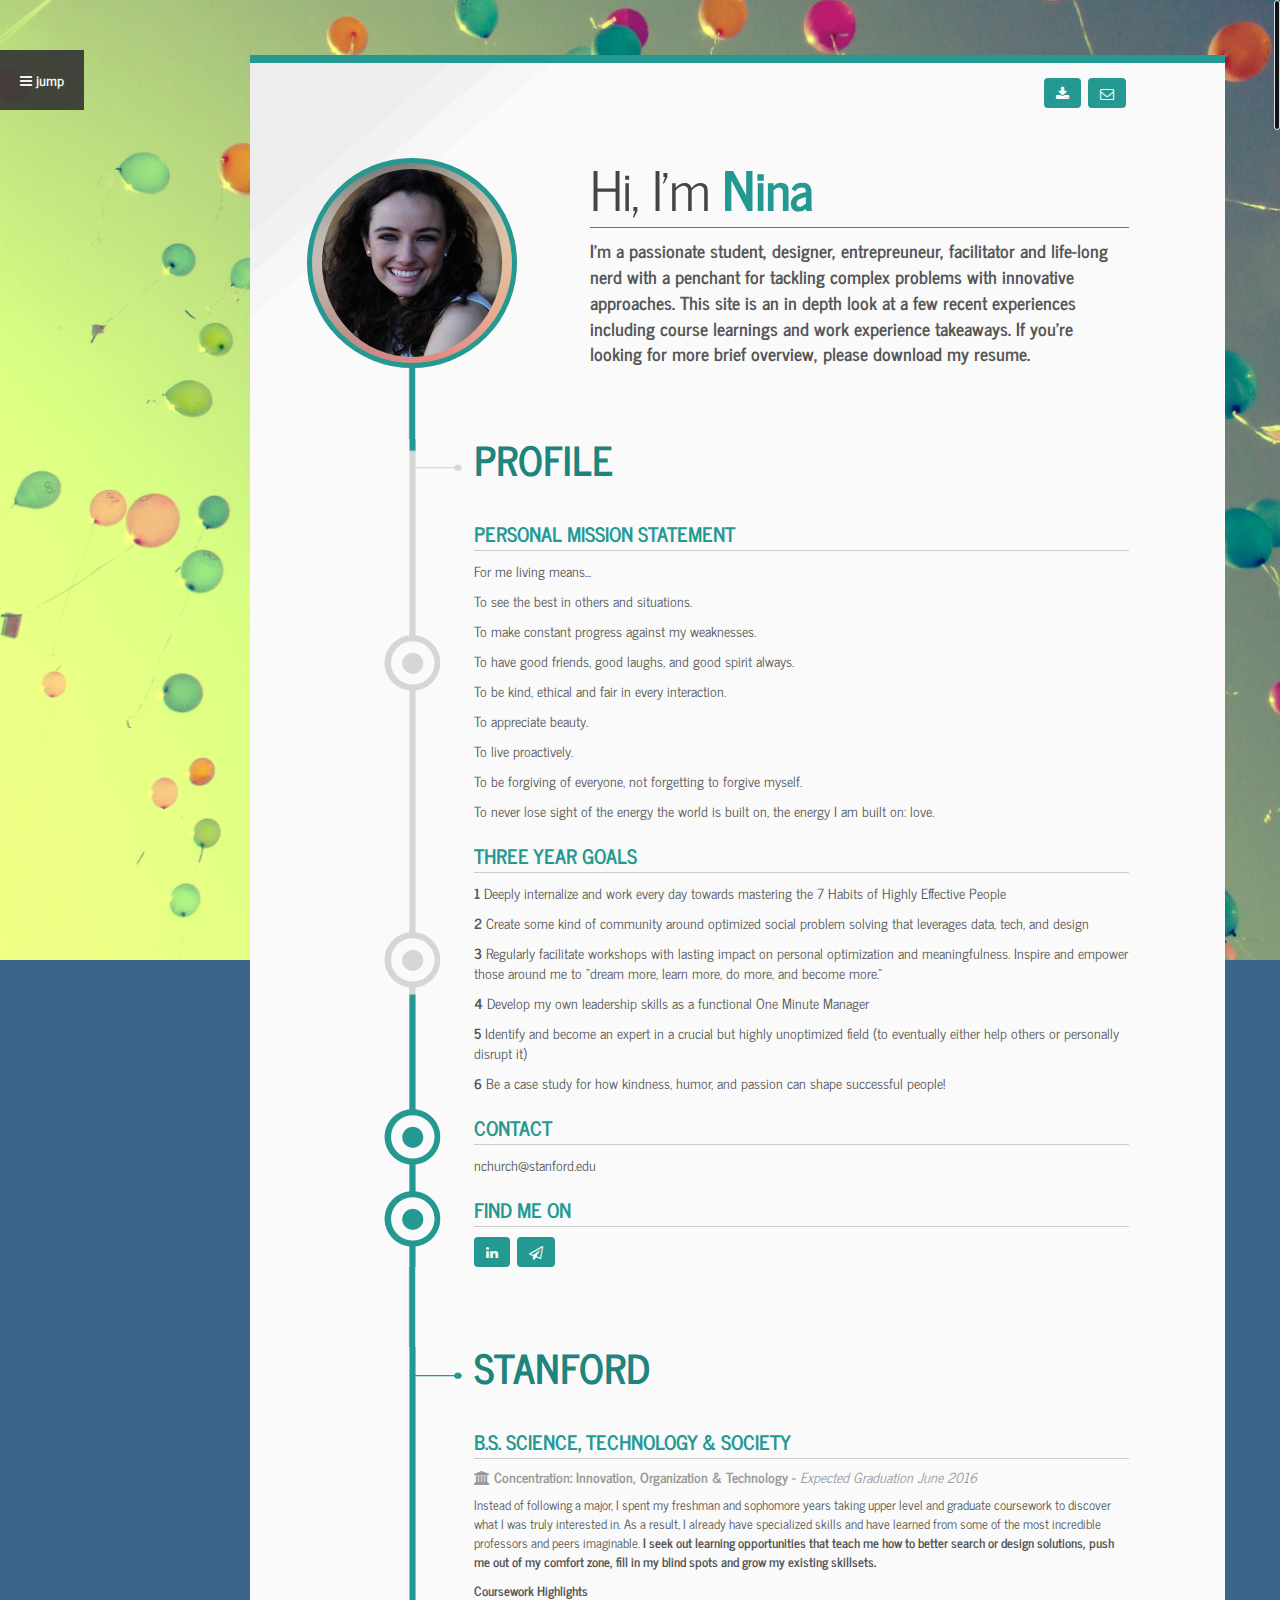
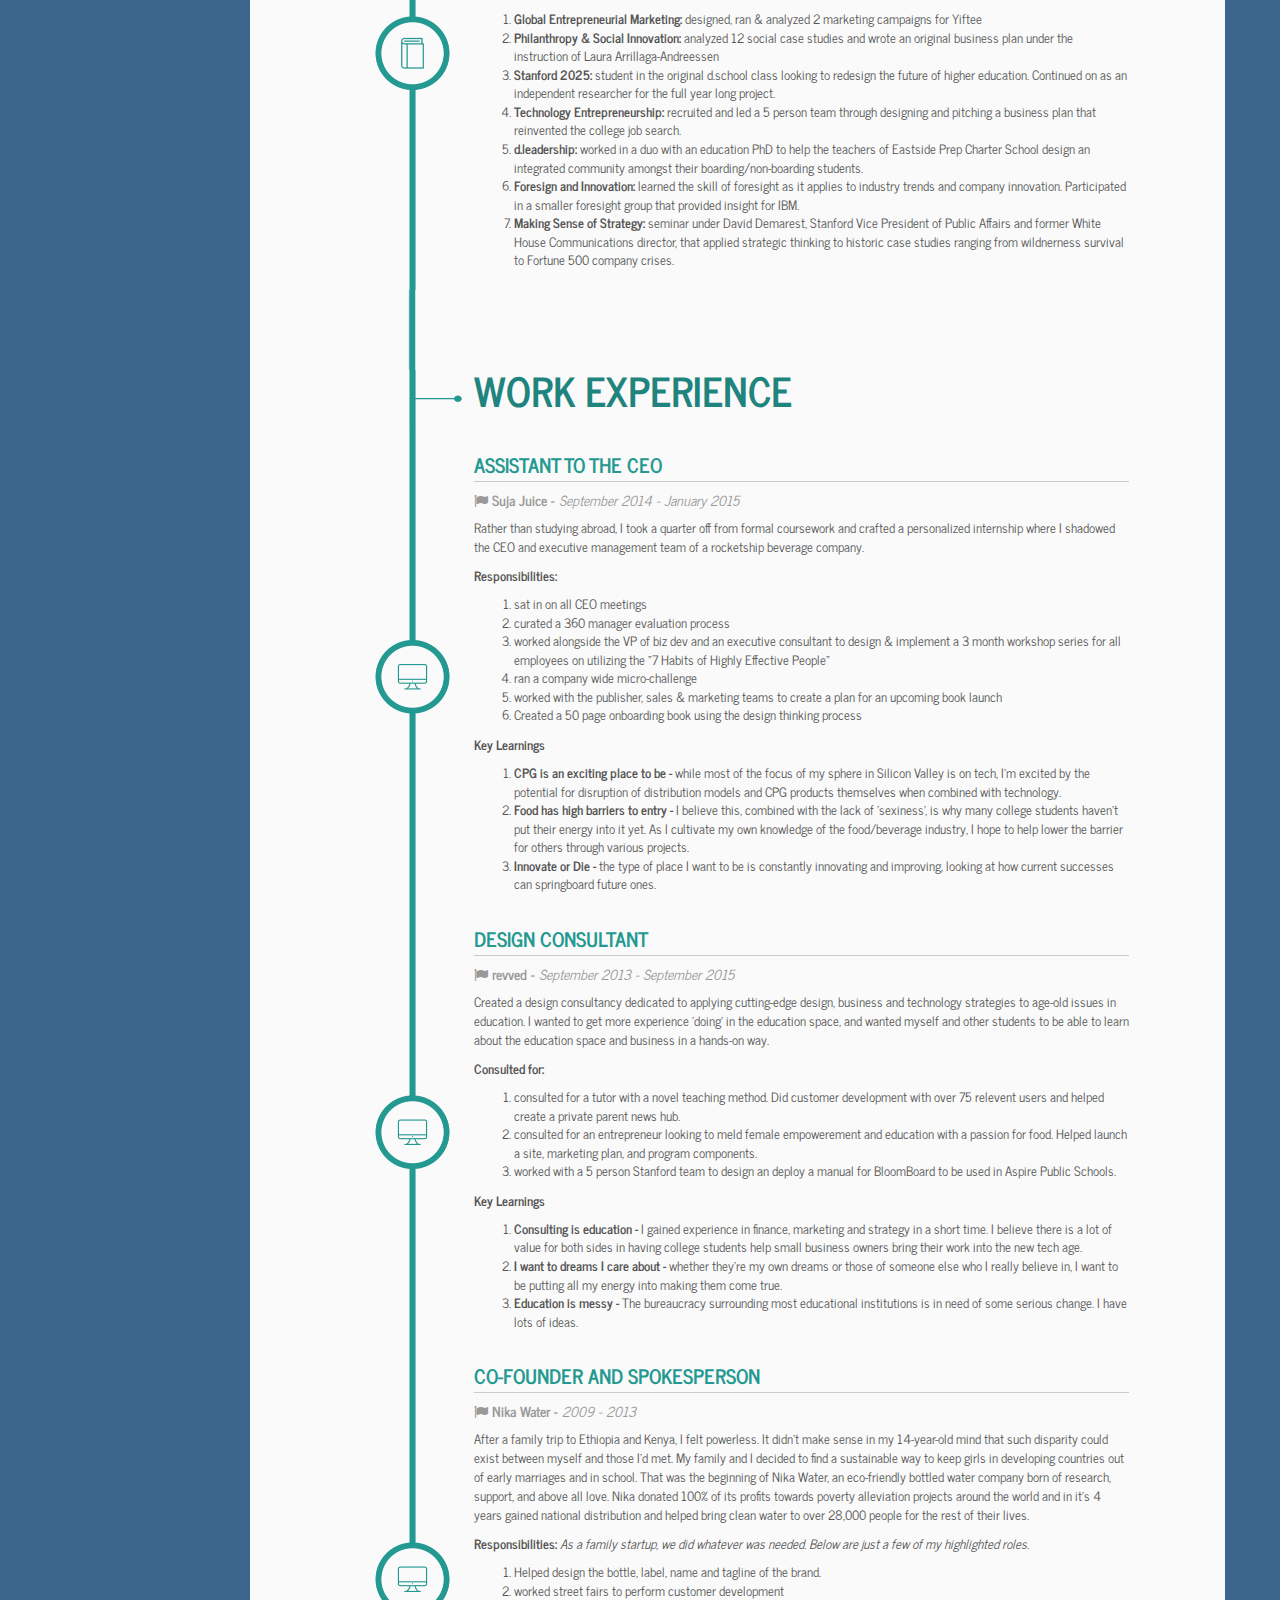
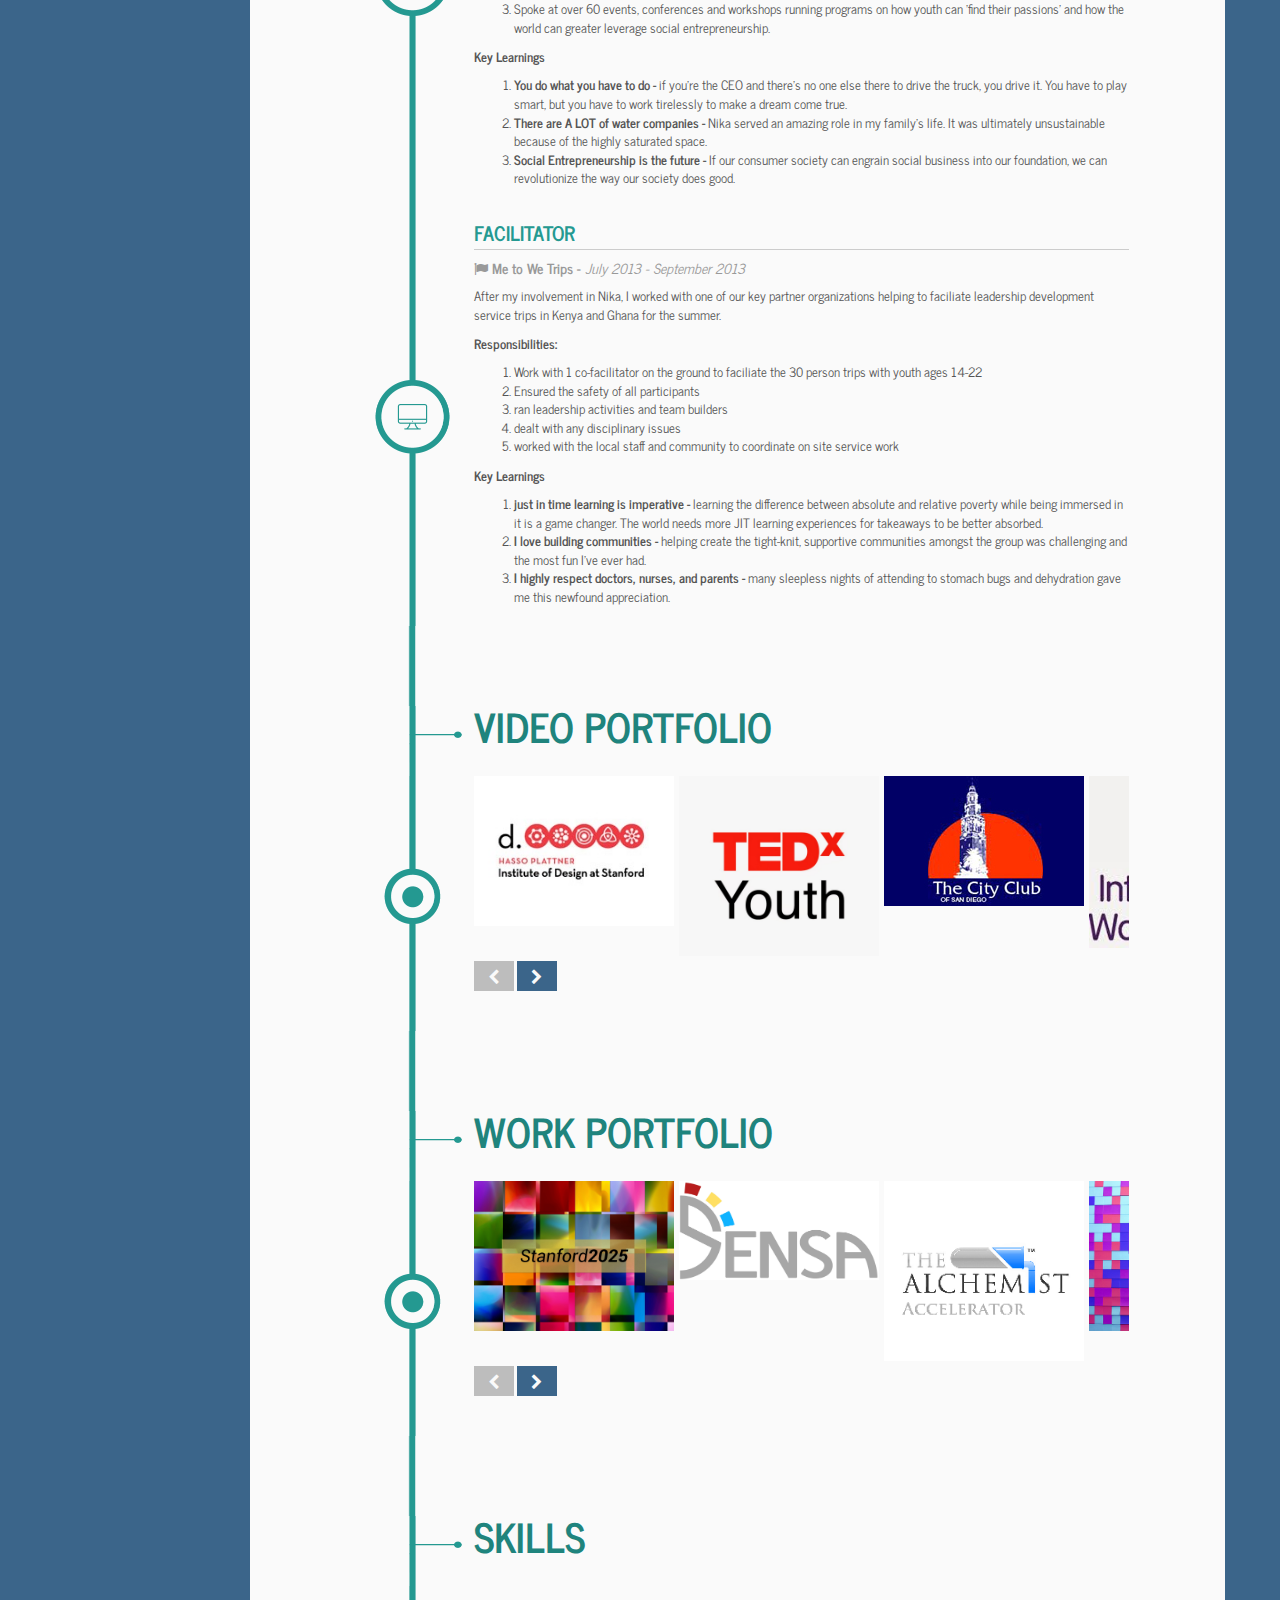
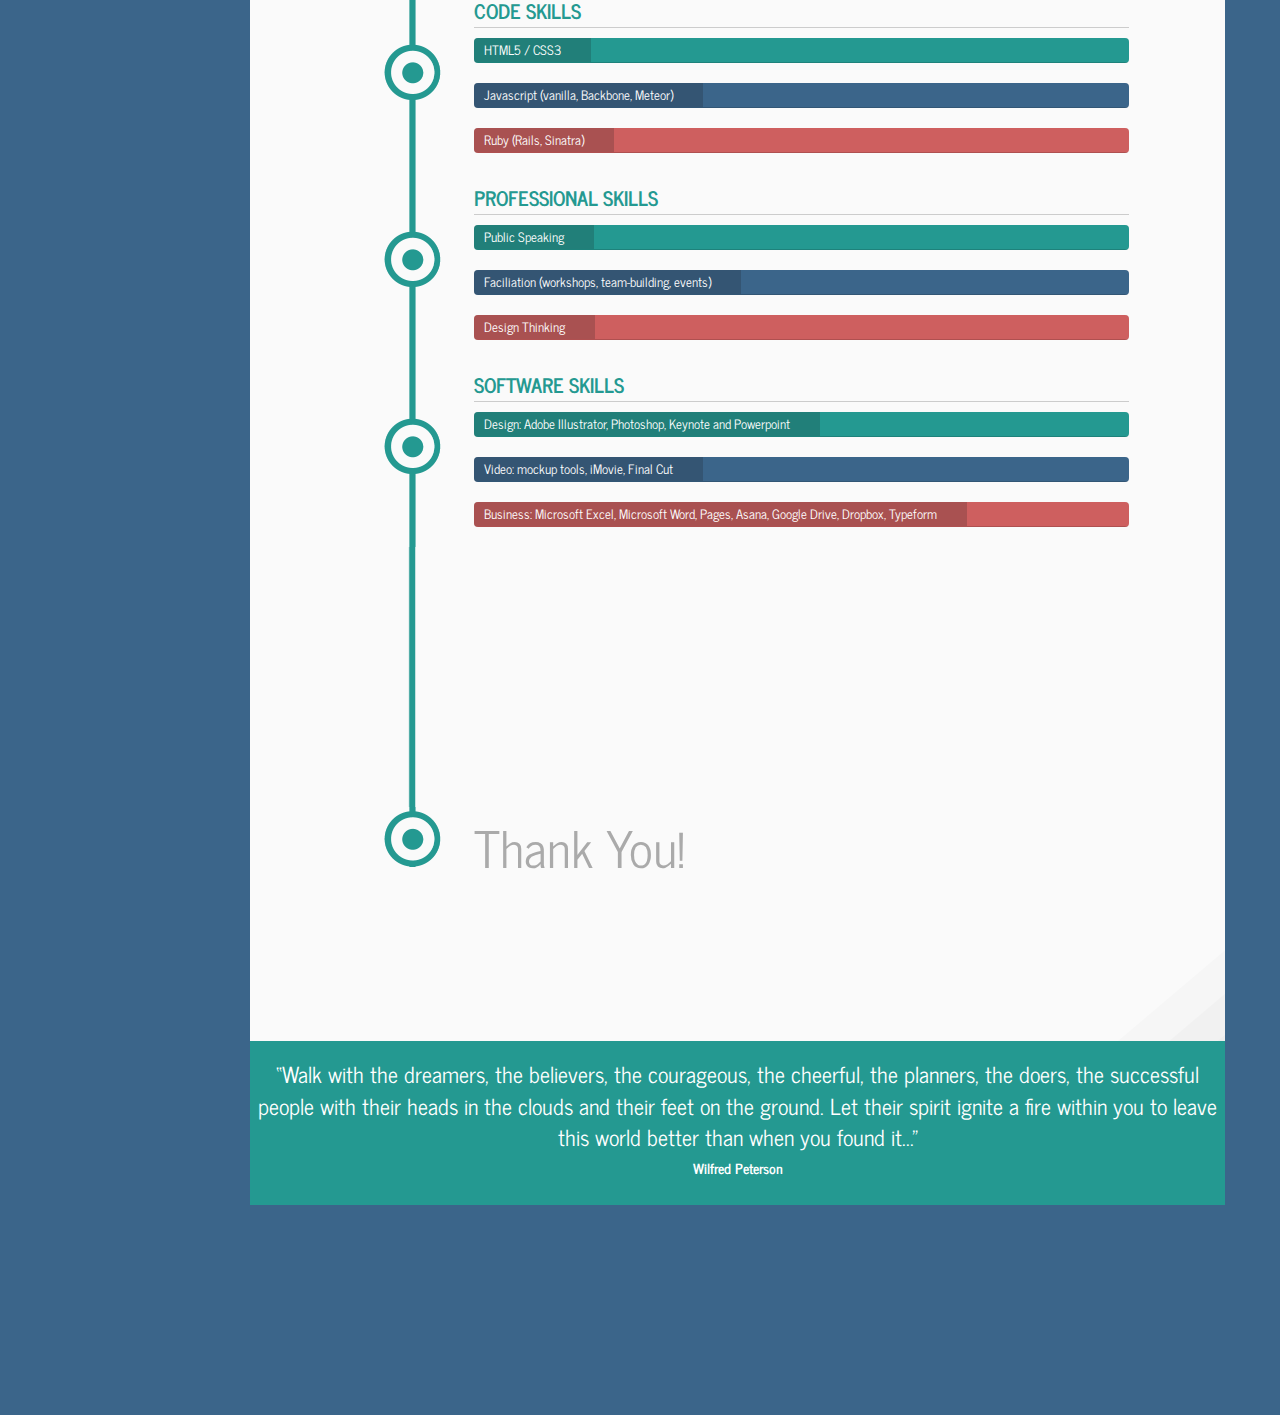
==== index.html @ 4cec52fa "updated branch structure" ====
<!DOCTYPE html>
<html lang="en">
<head>
  <meta charset="utf-8">
  <!--[if IE]><meta http-equiv="X-UA-Compatible" content="IE=edge"><![endif]-->
  <meta name="viewport" content="width=device-width, initial-scale=1">

  <!-- Page title -->
  <title>Nina Church Portfolio</title>
  <!-- /Page title -->

  <!-- CSS Files
  ========================================================= -->
  <!-- Google web fonts - Open Sans -->
<!--   <link href='http://fonts.googleapis.com/css?family=Open+Sans:400,300,700' rel='stylesheet' type='text/css'> -->
  <!-- /Google web fonts -->
<link href='http://fonts.googleapis.com/css?family=News+Cycle:400,700' rel='stylesheet' type='text/css'>
  <!-- Bootstrap CSS -->
  <link href="vendor/bootstrap/css/bootstrap.min.css" rel="stylesheet">
  <!-- /Bootstrap CSS -->
  <!-- Font Awesome -->
  <link rel="stylesheet" href="vendor/font-awesome/css/font-awesome.min.css">
  <!-- /Font Awesome -->
  <!-- Nivo Lightbox -->
  <link href="vendor/nivo-lightbox/nivo-lightbox.css" rel="stylesheet">
  <link rel="stylesheet" href="vendor/nivo-lightbox/themes/default/default.css" type="text/css" />
  <!-- /Nivo Lightbox -->
  <!-- Animate CSS -->
  <link href="vendor/animate.css" rel="stylesheet">
  <!-- /Animate CSS -->
  <!-- Theme Styles -->
  <link href="css/styles.css" rel="stylesheet">
  <!-- Theme Styles -->
  <!-- / CSS Files
  ========================================================= -->


  <!-- HTML5 Shim and Respond.js IE8 support of HTML5 elements and media queries -->
  <!--[if lt IE 9]>

    <script src="vendor/html5shiv.js"></script>
    <script src="vendor/respond.min.js"></script>
  <![endif]-->

  <!-- Favicon and Touch Icons
  ========================================================= -->
  <link rel="shortcut icon" href="favicon-vertica.ico" type="image/x-icon">
  <link rel="icon" href="favicon-vertica.ico" type="image/x-icon">
  <link href="apple-touch-icon-144.png" rel="apple-touch-icon-precomposed" sizes="144x144">
  <link href="apple-touch-icon-114-precomposed.png" rel="apple-touch-icon-precomposed" sizes="114x114">
  <link href="apple-touch-icon-72-precomposed.png" rel="apple-touch-icon-precomposed" sizes="72x72">
  <link href="apple-touch-icon-57.png" rel="apple-touch-icon-precomposed">
  <!-- /Favicon
  ========================================================= -->
</head>

<body data-spy="scroll" data-target="#side-menu">

<!-- Page Loader
========================================================= -->
<div class="loader" id="page-loader">
  <div class="loading-wrapper">
    <div class="tp-loader spinner"></div>
    <!-- Edit With Your Name -->
    <div class="side-menu-name">
      Nina <strong>Church</strong>
    </div>
    <!-- /Edit With Your Name -->
    <!-- Edit With Your Job -->
    <p class="side-menu-job">world-bettering-nerd-at-large</p>
    <!-- /Edit With Your Job -->
  </div>
</div>
<!-- /End of Page loader
========================================================= -->

<!-- SIDE MENU
========================================================= -->
<div class="side-menu-open hidden-sm hidden-xs">
  <!-- Menu-button -->
    <a href="#" class="btn btn-default side-menu-button"><i class="fa fa-bars"></i> jump</a>
  <!-- /menu-button -->
</div>
<!-- Side Menu container -->
<div class="side-menu">
  <!-- close button -->
  <span id="side-menu-close"><i class="fa fa-times"></i></span>
  <!-- /close button -->

  <!-- Menu header -->
  <div class="side-menu-name">
    <!-- edit with your name -->
    Nina <strong>Church</strong>
    <!-- /edit with your name -->
  </div>
  <!-- edit with your Job -->
  <p class="side-menu-job">world-bettering-nerd-at-large</p>
  <!-- /edit with your job -->
  <!-- /Menu Header -->

  <!-- Main Navigation -->
  <nav id="side-menu" class="side-menu-este">
    <ul class="nav side-menu-nav">
      <li><a href="#intro"><i class="fa fa-angle-right"></i> Intro</a></li>
      <li><a href="#education"><i class="fa fa-angle-right"></i> Education</a></li>
      <li><a href="#works"><i class="fa fa-angle-right"></i> Work Experience</a></li>
      <li><a href="#portfolio"><i class="fa fa-angle-right"></i> Portfolio</a></li>
      <li><a href="#skills"><i class="fa fa-angle-right"></i> Skills</a></li>
    </ul>
  </nav>
  <!-- /Main Navigation-->

  <!-- Other Buttons -->
  <div class="side-menu-buttons">
    <a href="files/onepagersmall.pdf" target="_blank" class="btn btn-side-menu"><i class="fa fa-download"></i> Download my resume</a>
    <a href="mailto:nchurch@stanford.edu" class="btn btn-side-menu"><i class="fa fa-envelope-o"></i> Send me a message</a>
  </div>
  <!-- /Other Buttons-->
</div>
<!-- /side menu container -->

<!-- /SIDE MENU
========================================================= -->

<!-- CONTENT
========================================================= -->
<section id="content-body" class="container animated">
  <div class="row" id="intro">

    <!-- Header Colors -->
    <div class="col-md-10 col-sm-10  col-md-offset-2 col-sm-offset-1 clearfix top-colors">
      <div class="top-color top-color1"></div>
      <div class="top-color top-color2"></div>
      <div class="top-color top-color3"></div>
      <div class="top-color top-color1"></div>
      <div class="top-color top-color2"></div>
    </div>
    <!-- /Header Colors -->

    <!-- Beginning of Content -->
    <div class="col-md-10 col-sm-10 col-md-offset-2 col-sm-offset-1 resume-container">

      <!-- Header Buttons -->
      <div class="row">
        <div class="header-buttons col-md-10 col-md-offset-1">
          <!-- Download Resume Button -->
          <a href="files/onepagersmall.pdf" target="_blank" class="btn btn-default btn-top-resume"><i class="fa fa-download"></i><span class="btn-hide-text">Download my resume</span></a>
          <!-- /Download Resume Button -->
          <!-- Mail Button -->
          <a href="mailto:nchurch@stanford.edu" class="btn btn-default btn-top-message"><i class="fa fa-envelope-o"></i><span class="btn-hide-text">Send me a message</span></a>
          <!-- /Mail Button -->
        </div>
      </div>
      <!-- /Header Buttons -->

      <!-- =============== PROFILE INTRO ====================-->
      <div class="profile-intro row">
        <!-- Left Collum with Avatar pic -->
        <div class="col-md-4 profile-col">
          <!-- Avatar pic -->
          <div class="profile-pic">
            <div class="profile-border">
              <!-- Put your picture here ( 308px by 308px for retina display)-->
              <img src="img/headshot.jpg" alt="">
              <!-- /Put your picture here -->
            </div>
          </div>
           <!-- /Avatar pic -->
        </div>
        <!-- /Left columm with avatar pic -->

        <!-- Right Columm -->
        <div class="col-md-7">
          <!-- Welcome Title-->
          <h1 class="intro-title1">Hi, I'm <span class="color1 bold">Nina</span></h1>
          <!-- /Welcome Title -->

          <!-- Description -->
          <p id="intro-title-text"><strong>
            I'm a passionate student, designer, entrepreuneur, facilitator and life-long nerd with a penchant for tackling complex problems with innovative approaches. This site is an in depth look at a few recent experiences including course learnings and work experience takeaways. If you're looking for more brief overview, please download my resume.
          </strong></p>

          <!-- /Description -->
        </div>
        <!-- /Right Collum -->
      </div>
      <!-- ============  /PROFILE INTRO ================= -->

      <!-- ============  TIMELINE ================= -->
      <div class="timeline-wrap">
        <div class="timeline-bg">

          <!-- ====>> SECTION: PROFILE INFOS <<====-->
          <section class="timeline profile-infos">

            <!-- VERTICAL MARGIN (necessary for the timeline effect) -->
            <div class="line row timeline-margin">
              <div class="content-wrap">
                <div class="col-md-1 bg1 timeline-space full-height hidden-sm hidden-xs"></div>
                <div class="col-md-2 timeline-progress hidden-sm hidden-xs full-height"></div>
                <div class="col-md-9 bg1 full-height"></div>
              </div>
            </div>
            <!-- /VERTICAL MARGIN -->

            <!-- SECTION TITLE -->
            <div class="line row">
              <!-- Margin Collums (necessary for the timeline effect) -->
              <div class="col-md-1 bg1 timeline-space full-height hidden-sm hidden-xs"></div>
              <div class="col-md-2 timeline-progress hidden-sm hidden-xs timeline-title full-height">
              </div>
              <!-- /Margin Collums -->
              <!-- Item Content -->
              <div class="col-md-8 content-wrap bg1">
                <!-- Section title -->
                <h2 class="section-title">Profile</h2>
                <!-- /Section title -->
              </div>
              <!-- /Item Content -->
              <!-- Margin Collum-->
              <div class="col-md-1 bg1 timeline-space full-height hidden-sm hidden-xs"></div>
              <!-- / Margin Collum-->
            </div>
            <!-- /SECTION TITLE -->

            <!-- SECTION ITEM -->
            <div class="line row">
              <!-- Margin Collums (necessary for the timeline effect) -->
              <div class="col-md-1 bg1 timeline-space full-height hidden-sm hidden-xs"></div>
              <div class="col-md-2 timeline-progress hidden-sm hidden-xs full-height timeline-point "></div>
              <!-- /Margin Collums -->
              <!-- Item Content -->
              <div class="col-md-8 content-wrap bg1">
                <div class="line-content">
                  <!-- Subtitle -->
                  <h3 class="section-item-title-1">personal mission statement</h3>
                  <!-- /Subtitle -->
                  <!-- content -->
                  <p>
                    For me living means...
                  </p><p>
                    To see the best in others and situations.
                  </p><p>
                    To make constant progress against my weaknesses.
                  </p><p>
                    To have good friends, good laughs, and good spirit always.
                  </p><p>
                    To be kind, ethical and fair in every interaction.
                  </p><p>
                    To appreciate beauty.
                  </p><p>
                    To live proactively.
                  </p><p>
                    To be forgiving of everyone, not forgetting to forgive myself.
                  </p><p>
                    To never lose sight of the energy the world is built on, the energy I am built on: love.
                  </p>
                  <!-- /Content -->
                </div>
              </div>
              <!-- /Item Content -->
              <!-- Margin Collum-->
              <div class="col-md-1 bg1 timeline-space full-height hidden-sm hidden-xs"></div>
              <!-- /Margin Collum-->
            </div>
            <!-- /SECTION ITEM -->

            <!-- SECTION ITEM -->
            <div class="line row">
              <!-- Margin Collums (necessary for the timeline effect) -->
              <div class="col-md-1 bg1 timeline-space full-height hidden-sm hidden-xs"></div>
              <div class="col-md-2 timeline-progress hidden-sm hidden-xs full-height timeline-point "></div>
              <!-- /Margin Collums -->
              <!-- Item Content -->
              <div class="col-md-8 content-wrap bg1">
                <div class="line-content">
                  <!-- Subtitle -->
                  <h3 class="section-item-title-1">three year goals</h3>
                  <!-- /Subtitle -->
                  <!-- content -->
                  <p><strong>1 </strong>Deeply internalize and work every day towards mastering the 7 Habits of Highly Effective People</p>
                  <p><strong>2 </strong>Create some kind of community around optimized social problem solving that leverages data, tech, and design</p>
                  <p><strong>3 </strong>Regularly facilitate workshops with lasting impact on personal optimization and meaningfulness. Inspire and empower those around me to "dream more, learn more, do more, and become more."</p>
                  <p><strong>4 </strong>Develop my own leadership skills as a functional One Minute Manager</p>
                  <p><strong>5 </strong>Identify and become an expert in a crucial but highly unoptimized field (to eventually either help others or personally disrupt it)</p>
                  <p><strong>6 </strong>Be a case study for how kindness, humor, and passion can shape successful people!</p>

                  <!-- /Content -->
                </div>
              </div>
              <!-- /Item Content -->
              <!-- Margin Collum-->
              <div class="col-md-1 bg1 timeline-space full-height hidden-sm hidden-xs"></div>
              <!-- /Margin Collum-->
            </div>
            <!-- /SECTION ITEM -->

            <!-- SECTION ITEM -->
            <div class="line row">
              <!-- Margin Collums (necessary for the timeline effect) -->
              <div class="col-md-1 bg1 timeline-space full-height hidden-sm hidden-xs"></div>
              <div class="col-md-2 timeline-progress hidden-sm hidden-xs full-height timeline-point "></div>
              <!-- /Margin Collums -->
              <!-- Item Content -->
              <div class="col-md-8 content-wrap bg1">
                <div class="line-content">
                  <!-- Subtitle -->
                  <h3 class="section-item-title-1">contact</h3>
                  <!-- /Subtitle -->
                  <!-- content -->
                  <p>nchurch@stanford.edu</p>
                  <!-- /Content -->
                </div>
              </div>
              <!-- /Item Content -->
              <!-- Margin Collum -->
              <div class="col-md-1 bg1 timeline-space full-height hidden-sm hidden-xs"></div>
              <!-- /Margin Collums -->
            </div>
            <!-- /SECTION ITEM -->

            <!-- SECTION ITEM -->
            <div class="line row">
              <!-- Margin Collums (necessary for the timeline effect) -->
              <div class="col-md-1 bg1 timeline-space full-height hidden-sm hidden-xs"></div>
              <div class="col-md-2 timeline-progress hidden-sm hidden-xs full-height timeline-point "></div>
              <!-- Margin Collums (necessary for the timeline effect) -->
              <!-- Item Content -->
              <div class="col-md-8 content-wrap bg1">
                <div class="line-content">
                  <!-- Subtitle -->
                  <h3 class="section-item-title-1">Find Me On</h3>
                  <!-- /Subtitle -->
                  <!-- content -->
                  <a href="http://lnkd.in/beKn58d" class="btn btn-default"><i class="fa fa-linkedin"></i></a>
                  <a href="mailto:nchurch@stanford.edu" class="btn btn-default"><i class="fa fa-paper-plane-o"></i></a>
                  <!-- /Content -->
                </div>
              </div>
              <!-- /Item Content -->
              <!-- Margin Collum -->
              <div class="col-md-1 bg1 timeline-space full-height hidden-sm hidden-xs"></div>
              <!-- /Margin Collum -->
            </div>
            <!-- /SECTION ITEM -->
          </section>
          <!-- ==>> /SECTION: PROFILE INFOS -->

          <!-- ====>> SECTION: EDUCATION <<====-->
          <section class="timeline education" id="education">

            <!-- Margin (necessary for the timeline effect) -->
            <div class="line row timeline-margin">
              <div class="content-wrap">
                <div class="col-md-1 bg1 timeline-space full-height hidden-sm hidden-xs"></div>
                <div class="col-md-2 timeline-progress hidden-sm hidden-xs full-height"></div>
                <div class="col-md-9 bg1 full-height"></div>
              </div>
            </div>
            <!-- /Margin -->

            <!-- SECTION TITLE -->
            <div class="line row">
              <!-- Margin Collums (necessary for the timeline effect) -->
              <div class="col-md-1 bg1 timeline-space full-height hidden-sm hidden-xs"></div>
              <div class="col-md-2 timeline-progress hidden-sm hidden-xs timeline-title full-height">
              </div>
              <!-- /Margin Collums -->
              <!-- Item Content -->
              <div class="col-md-8 content-wrap bg1">
                <!-- Section title -->
                <h2 class="section-title">Stanford</h2>
                <!-- /Section title -->
              </div>
              <!-- /Item Content -->
              <!-- Margin Collum-->
              <div class="col-md-1 bg1 timeline-space full-height hidden-sm hidden-xs"></div>
              <!-- /Margin Collum-->
            </div>
            <!-- /SECTION TITLE -->

            <!-- SECTION ITEM -->
            <div class="line row">
              <!-- Margin Collums (necessary for the timeline effect) -->
              <div class="col-md-1 bg1 timeline-space full-height hidden-sm hidden-xs"></div>
              <div class="col-md-2 timeline-progress hidden-sm hidden-xs full-height timeline-education "></div>
              <!-- /Margin Collums -->
              <!-- Item Content -->
              <div class="col-md-8 content-wrap bg1">
                <div class="line-content line-content-education">
                  <!-- Graduation title -->
                  <h3 class="section-item-title-1">B.S. Science, Technology & Society</h3>
                  <!-- /Graduation title -->
                  <!-- Graduation time -->
                  <h4 class="graduation-time"><i class="fa fa-university"></i> Concentration: Innovation, Organization & Technology - <span class="graduation-date">Expected Graduation June 2016</span></h4>
                  <!-- /Graduation time -->
                  <!-- content -->
                  <div class="graduation-description">
                    <p>Instead of following a major, I spent my freshman and sophomore years taking upper level and graduate coursework to discover what I was truly interested in. As a result, I already have specialized skills and have learned from some of the most incredible professors and peers imaginable. <strong> I seek out learning opportunities that teach me how to better search or design solutions, push me out of my comfort zone, fill in my blind spots and grow my existing skillsets.</strong>

                    <p><strong>Coursework Highlights</strong></p>
                    <ol>
                      <li><strong>Global Entrepreneurial Marketing:</strong> designed, ran & analyzed 2 marketing campaigns for Yiftee</li>
                      <li><strong>Philanthropy & Social Innovation:</strong> analyzed 12 social case studies and wrote an original business plan under the instruction of Laura Arrillaga-Andreessen </li>
                      <li><strong>Stanford 2025:</strong> student in the original d.school class looking to redesign the future of higher education. Continued on as an independent researcher for the full year long project. </li>
                      <li><strong>Technology Entrepreneurship:</strong> recruited and led a 5 person team through designing and pitching a business plan that reinvented the college job search. </li>
                      <li><strong>d.leadership:</strong> worked in a duo with an education PhD to help the teachers of Eastside Prep Charter School design an integrated community amongst their boarding/non-boarding students. </li>
                      <li><strong>Foresign and Innovation:</strong> learned the skill of foresight as it applies to industry trends and company innovation. Participated in a smaller foresight group that provided insight for IBM. </li>
                      <li><strong>Making Sense of Strategy:</strong> seminar under David Demarest, Stanford Vice President of Public Affairs and former White House Communications director, that applied strategic thinking to historic case studies ranging from wildnerness survival to Fortune 500 company crises. </li>
                    </ol>
                    </p>
                  </div>
                  <!-- /Content -->
                </div>
              </div>
              <!-- /Item Content -->
              <!-- Margin Collum -->
              <div class="col-md-1 bg1 timeline-space full-height hidden-sm hidden-xs"></div>
              <!-- /Margin Collum -->
            </div>
            <!-- /SECTION ITEM -->


          </section>
          <!-- ==>> /SECTION: EDUCATION <<==== -->

          <!-- ====>> SECTION: WORK EXPERIENCE <<====-->
          <section class="timeline work-experience" id="works">

            <!-- VERTICAL MARGIN (necessary for the timeline effect) -->
            <div class="line row timeline-margin">
              <div class="content-wrap">
                <div class="col-md-1 bg1 timeline-space full-height hidden-sm hidden-xs"></div>
                <div class="col-md-2 timeline-progress hidden-sm hidden-xs full-height"></div>
                <div class="col-md-9 bg1 full-height"></div>
              </div>
            </div>
            <!-- /VERTICAL MARGIN -->

            <!-- SECTION TITLE -->
            <div class="line row">
              <!-- Margin Collums (necessary for the timeline effect) -->
              <div class="col-md-1 bg1 timeline-space full-height hidden-sm hidden-xs"></div>
              <div class="col-md-2 timeline-progress hidden-sm hidden-xs timeline-title full-height"></div>
              <!-- /Margin Collums -->
              <!-- Item Content -->
              <div class="col-md-8 content-wrap bg1">
                <!-- Section title -->
                <h2 class="section-title">Work Experience</h2>

                <!-- /Section title -->
              </div>
              <!-- /Item Content -->
              <!-- Margin Collum-->
              <div class="col-md-1 bg1 timeline-space full-height hidden-sm hidden-xs"></div>
              <!-- /Margin Collum-->
            </div>
            <!-- /SECTION TITLE -->

            <!-- SECTION ITEM -->
            <div class="line row">
              <!-- Margin Collums (necessary for the timeline effect) -->
              <div class="col-md-1 bg1 timeline-space full-height hidden-sm hidden-xs"></div>
              <div class="col-md-2 timeline-progress hidden-sm hidden-xs full-height timeline-work "></div>
              <!-- /Margin Collums -->
              <!-- Item Content -->
              <div class="col-md-8 content-wrap bg1">
                <div class="line-content line-content-education">
                  <!-- Work Place -->
                  <h3 class="section-item-title-1">Assistant to the CEO</h3>
                  <!-- /work place -->
                  <!-- Graduation time -->
                  <h4 class="job"><i class="fa fa-flag"></i> Suja Juice - <span class="job-date">September 2014 - January 2015</span></h4>
                  <!-- /Graduation time -->
                  <!-- content -->
                  <div class="job-description">
                    <p>Rather than studying abroad, I took a quarter off from formal coursework and crafted a personalized internship where I shadowed the CEO and executive management team of a rocketship beverage company.
                      <p><strong>Responsibilities:</strong></p>
                    <ol>
                      <li>sat in on all CEO meetings</li>
                      <li>curated a 360 manager evaluation process</li>
                      <li>worked alongside the VP of biz dev and an executive consultant to design & implement a 3 month workshop series for all employees on utilizing the "7 Habits of Highly Effective People"</li>
                      <li>ran a company wide micro-challenge</li>
                      <li>worked with the publisher, sales & marketing teams to create a plan for an upcoming book launch</li>
                      <li>Created a 50 page onboarding book using the design thinking process</li>
                    </ol>

                    <p><strong>Key Learnings</strong></p>
                    <ol>
                      <li><strong>CPG is an exciting place to be -</strong> while most of the focus of my sphere in Silicon Valley is on tech, I'm excited by the potential for disruption of distribution models and CPG products themselves when combined with technology.</li>
                      <li><strong>Food has high barriers to entry -</strong> I believe this, combined with the lack of 'sexiness', is why many college students haven't put their energy into it yet. As I cultivate my own knowledge of the food/beverage industry, I hope to help lower the barrier for others through various projects.</li>
                      <li><strong>Innovate or Die -</strong> the type of place I want to be is constantly innovating and improving, looking at how current successes can springboard future ones. </li>
                    </ol>
                    </p>
                  </div>
                  <!-- /Content -->
                </div>
              </div>
              <!-- /Item Content -->
              <!-- Margin Collum-->
              <div class="col-md-1 bg1 timeline-space full-height hidden-sm hidden-xs"></div>
              <!-- /Margin Collum-->
            </div>
            <!-- /SECTION ITEM -->

            <!-- SECTION ITEM -->
            <div class="line row">
              <!-- Margin Collums (necessary for the timeline effect) -->
              <div class="col-md-1 bg1 timeline-space full-height hidden-sm hidden-xs"></div>
              <div class="col-md-2 timeline-progress hidden-sm hidden-xs full-height timeline-work "></div>
              <!-- /Margin Collums -->
              <!-- Item Content -->
              <div class="col-md-8 content-wrap bg1">
                <div class="line-content line-content-education">
                  <!-- Work Place -->
                  <h3 class="section-item-title-1">Design Consultant</h3>
                  <!-- /work place -->
                  <!-- Graduation time -->
                  <h4 class="job"><i class="fa fa-flag"></i> revved - <span class="job-date">September 2013 - September 2015</span></h4>
                  <!-- /Graduation time -->
                  <!-- content -->
                  <div class="job-description">
                    <p>Created a design consultancy dedicated to applying cutting-edge design, business and technology strategies to age-old issues in education. I wanted to get more experience 'doing' in the education space, and wanted myself and other students to be able to learn about the education space and business in a hands-on way.
                      <p><strong>Consulted for:</strong></p>
                    <ol>
                      <li>consulted for a tutor with a novel teaching method. Did customer development with over 75 relevent users and helped create a private parent news hub.</li>
                      <li>consulted for an entrepreneur looking to meld female empowerement and education with a passion for food. Helped launch a site, marketing plan, and program components.</li>
                      <li>worked with a 5 person Stanford team to design an deploy a manual for BloomBoard to be used in Aspire Public Schools.</li>
                    </ol>

                    <p><strong>Key Learnings</strong></p>
                    <ol>
                      <li><strong>Consulting is education -</strong> I gained experience in finance, marketing and strategy in a short time. I believe there is a lot of value for both sides in having college students help small business owners bring their work into the new tech age.</li>
                      <li><strong>I want to dreams I care about -</strong> whether they're my own dreams or those of someone else who I really believe in, I want to be putting all my energy into making them come true.</li>
                      <li><strong>Education is messy -</strong> The bureaucracy surrounding most educational institutions is in need of some serious change. I have lots of ideas. </li>
                    </ol>
                    </p>
                  </div>
                  <!-- /Content -->
                </div>
              </div>
              <!-- /Item Content -->
              <!-- Margin Collum-->
              <div class="col-md-1 bg1 timeline-space full-height hidden-sm hidden-xs"></div>
              <!-- /Margin Collum-->
            </div>
            <!-- /SECTION ITEM -->

            <!-- SECTION ITEM -->
            <div class="line row">
              <!-- Margin Collums (necessary for the timeline effect) -->
              <div class="col-md-1 bg1 timeline-space full-height hidden-sm hidden-xs"></div>
              <div class="col-md-2 timeline-progress hidden-sm hidden-xs full-height timeline-work "></div>
              <!-- /Margin Collums -->
              <!-- Item Content -->
              <div class="col-md-8 content-wrap bg1">
                <div class="line-content line-content-education">
                  <!-- Work Place -->
                  <h3 class="section-item-title-1">Co-Founder and Spokesperson</h3>
                  <!-- /work place -->
                  <!-- Graduation time -->
                  <h4 class="job"><i class="fa fa-flag"></i> Nika Water - <span class="job-date">2009 - 2013</span></h4>
                  <!-- /Graduation time -->
                  <!-- content -->
                  <div class="job-description">
                    <p>After a family trip to Ethiopia and Kenya, I felt powerless. It didn’t make sense in my 14-year-old mind that such disparity could exist between myself and those I'd met. My family and I decided to find a sustainable way to keep girls in developing countries out of early marriages and in school. That was the beginning of Nika Water, an eco-friendly bottled water company born of research, support, and above all love. Nika donated 100% of its profits towards poverty alleviation projects around the world and in it's 4 years gained national distribution and helped bring clean water to over 28,000 people for the rest of their lives.

                      <p><strong>Responsibilities:</strong>
                      <i>As a family startup, we did whatever was needed. Below are just a few of my highlighted roles.</i>
                      </p>
                    <ol>
                      <li>Helped design the bottle, label, name and tagline of the brand.</li>
                      <li>worked street fairs to perform customer development</li>
                      <li>Spoke at over 60 events, conferences and workshops running programs on how youth can 'find their passions' and how the world can greater leverage social entrepreneurship.</li>
                    </ol>

                    <p><strong>Key Learnings</strong></p>
                    <ol>
                      <li><strong>You do what you have to do -</strong> if you're the CEO and there's no one else there to drive the truck, you drive it. You have to play smart, but you have to work tirelessly to make a dream come true.</li>
                      <li><strong>There are A LOT of water companies -</strong> Nika served an amazing role in my family's life. It was ultimately unsustainable because of the highly saturated space.</li>
                      <li><strong>Social Entrepreneurship is the future -</strong> If our consumer society can engrain social business into our foundation, we can revolutionize the way our society does good. </li>
                    </ol>
                    </p>
                  </div>
                  <!-- /Content -->
                </div>
              </div>
              <!-- /Item Content -->
              <!-- Margin Collum-->
              <div class="col-md-1 bg1 timeline-space full-height hidden-sm hidden-xs"></div>
              <!-- /Margin Collum-->
            </div>
            <!-- /SECTION ITEM -->

            <!-- SECTION ITEM -->
            <div class="line row">
              <!-- Margin Collums (necessary for the timeline effect) -->
              <div class="col-md-1 bg1 timeline-space full-height hidden-sm hidden-xs"></div>
              <div class="col-md-2 timeline-progress hidden-sm hidden-xs full-height timeline-work "></div>
              <!-- /Margin Collums -->
              <!-- Item Content -->
              <div class="col-md-8 content-wrap bg1">
                <div class="line-content line-content-education">
                  <!-- Work Place -->
                  <h3 class="section-item-title-1">facilitator</h3>
                  <!-- /work place -->
                  <!-- Graduation time -->
                  <h4 class="job"><i class="fa fa-flag"></i> Me to We Trips - <span class="job-date">July 2013 - September 2013</span></h4>
                  <!-- /Graduation time -->
                  <!-- content -->
                  <div class="job-description">
                    <p>After my involvement in Nika, I worked with one of our key partner organizations helping to faciliate leadership development service trips in Kenya and Ghana for the summer.

                      <p><strong>Responsibilities:</strong>
                      </p>
                    <ol>
                      <li>Work with 1 co-facilitator on the ground to faciliate the 30 person trips with youth ages 14-22</li>
                      <li>Ensured the safety of all participants</li>
                      <li>ran leadership activities and team builders</li>
                      <li>dealt with any disciplinary issues</li>
                      <li>worked with the local staff and community to coordinate on site service work</li>
                    </ol>

                    <p><strong>Key Learnings</strong></p>
                    <ol>
                      <li><strong>just in time learning is imperative -</strong> learning the difference between absolute and relative poverty while being immersed in it is a game changer. The world needs more JIT learning experiences for takeaways to be better absorbed.</li>
                      <li><strong>I love building communities -</strong> helping create the tight-knit, supportive communities amongst the group was challenging and the most fun I've ever had.</li>
                      <li><strong>I highly respect doctors, nurses, and parents -</strong> many sleepless nights of attending to stomach bugs and dehydration gave me this newfound appreciation.</li>
                    </ol>
                    </p>
                  </div>
                  <!-- /Content -->
                </div>
              </div>
              <!-- /Item Content -->
              <!-- Margin Collum-->
              <div class="col-md-1 bg1 timeline-space full-height hidden-sm hidden-xs"></div>
              <!-- /Margin Collum-->
            </div>
            <!-- /SECTION ITEM -->
          </section>
          <!-- ==>> /SECTION: WORK EXPERIENCE <<==== -->

                     <!-- ====>> SECTION: VIDEO PORTFOLIO <<====-->
          <section class="timeline portfolio" id="portfolio">

            <!-- VERTICAL MARGIN (necessary for the timeline effect) -->
            <div class="line row timeline-margin">
              <div class="content-wrap">
                <div class="col-md-1 bg1 timeline-space full-height hidden-sm hidden-xs"></div>
                <div class="col-md-2 timeline-progress hidden-sm hidden-xs full-height"></div>
                <div class="col-md-9 bg1 full-height"></div>
              </div>
            </div>
            <!-- /VERTICAL MARGIN -->

            <!-- SECTION TITLE -->
            <div class="line row">
              <!-- Margin Collums (necessary for the timeline effect) -->
              <div class="col-md-1 bg1 timeline-space full-height hidden-sm hidden-xs"></div>
              <div class="col-md-2 timeline-progress hidden-sm hidden-xs timeline-title full-height"></div>
              <!-- /Margin Collums -->
              <!-- Item Content -->
              <div class="col-md-8 content-wrap bg1">
                <!-- Section title -->
                <h2 class="section-title">Video Portfolio</h2>
                <!-- /Section title -->
              </div>
              <!-- Item Content -->
              <!-- Margin Collum-->
              <div class="col-md-1 bg1 timeline-space full-height hidden-sm hidden-xs"></div>
              <!-- /Margin Collum-->
            </div>
            <!-- /SECTION TITLE -->

            <!-- SECTION ITEM -->
            <div class="line row">
              <!-- Margin Collums (necessary for the timeline effect) -->
              <div class="col-md-1 bg1 timeline-space full-height hidden-sm hidden-xs"></div>
              <div class="col-md-2 timeline-progress hidden-sm hidden-xs full-height timeline-point "></div>
              <!-- /Margin Collums -->
              <!-- Item Content -->
              <div class="col-md-8 content-wrap bg1">
                <div class="line-content">
                  <!-- Subtitle -->
                  <!-- <h3 class="section-item-title-1">Some Works</h3> -->
                  <!-- /Subtitle -->
                  <!-- content -->
                  <div class="portfolio-itens clearfix">

                  <!-- Portfolio item -->
                    <div class="portfolio-item">
                      <!-- Link to the item image (Put the long description on  "a" title)-->
                      <a href="https://www.youtube.com/watch?v=YHm0xH_Gdsk" class="nivobox" data-lightbox-gallery="portfolio">
                        <div class="hover">
                          <p class="portfolio-item-title"><strong>Stanford 2025 Video</strong><br/> my vision for the future of ed</p>
                        </div>
                        <div class="hover-bg-wrapper">
                          <div class="hover-bg"></div>
                        </div>
                        <div class="portfolio-item-thumbnail">
                          <!-- Thumbnail of the portfolio image (400x360 for retina display) -->
                          <img src="img/dschool.jpg" alt="">
                        </div>
                      </a>
                    </div>
                    <!-- /Portfolio item -->

                    <!-- Portfolio item -->
                    <div class="portfolio-item">
                      <!-- Link to the item image (Put the long description on  "a" title)-->
                      <a href="https://www.youtube.com/watch?v=3uK92_RoTZ0" target="blank" class="nivobox" data-lightbox-gallery="portfolio">
                        <div class="hover">
                          <!-- Item short title -->
                          <p class="portfolio-item-title"><strong>TEDx Youth Talk</strong><br/> speech on social entrepreneurship & youth</p>
                        </div>
                        <div class="hover-bg-wrapper">
                          <div class="hover-bg"></div>
                        </div>
                        <div class="portfolio-item-thumbnail">
                          <!-- Thumbnail of the portfolio image (400x360 for retina display) -->
                          <img src="img/tedx.jpg" alt="">
                        </div>
                      </a>
                    </div>
                    <!-- /Portfolio item -->

                    <!-- Portfolio item -->
                    <div class="portfolio-item">
                      <!-- Link to the item image (Put the long description on  "a" title)-->
                      <a href="https://www.youtube.com/watch?v=HIBPmLjkMHU" class="nivobox" data-lightbox-gallery="portfolio">
                        <div class="hover">
                          <!-- Item short title -->
                          <p class="portfolio-item-title"><strong>Future Leaders Panel</strong><br/> panel & speech on what motivated youth are doing </p>
                        </div>
                        <div class="hover-bg-wrapper">
                          <div class="hover-bg"></div>
                        </div>
                        <div class="portfolio-item-thumbnail">
                          <!-- Thumbnail of the portfolio image (400x360 for retina display) -->
                          <img src="img/cityclub.jpg" alt="">
                        </div>
                      </a>
                    </div>
                    <!-- /Portfolio item -->

                      <!-- Portfolio item -->
                    <div class="portfolio-item">
                      <!-- Link to the item image (Put the long description on  "a" title)-->
                      <a href="https://www.youtube.com/watch?v=sNDqa2wyx5g" class="nivobox" data-lightbox-gallery="portfolio">
                        <div class="hover">
                          <!-- Item short title -->
                          <p class="portfolio-item-title"><strong>International Women's Breakfast Speech</strong><br/> "Voices of the Future" guest speaker </p>
                        </div>
                        <div class="hover-bg-wrapper">
                          <div class="hover-bg"></div>
                        </div>
                        <div class="portfolio-item-thumbnail">
                          <!-- Thumbnail of the portfolio image (400x360 for retina display) -->
                          <img src="img/womensday.jpeg" alt="">
                        </div>
                      </a>
                    </div>
                    <!-- /Portfolio item -->

                    <!-- Portfolio item -->
                    <div class="portfolio-item">
                      <!-- Link to the item image (Put the long description on  "a" title)-->
                      <a href="https://www.youtube.com/watch?v=9LnByF7igtg" class="nivobox" data-lightbox-gallery="portfolio">
                        <div class="hover">
                          <!-- Item short title -->
                          <p class="portfolio-item-title"><strong>Nika Water Video</strong><br/>The Water Crisis</p>
                        </div>
                        <div class="hover-bg-wrapper">
                          <div class="hover-bg"></div>
                        </div>
                        <div class="portfolio-item-thumbnail">
                          <!-- Thumbnail of the portfolio image (400x360 for retina display) -->
                          <!-- http://site126320-9963-9687.strikingly.com/ -->
                          <img src="img/bottles.jpg" alt="">
                        </div>
                      </a>
                    </div>
                    <!-- /Portfolio item -->

                     <!-- Portfolio item -->
                    <div class="portfolio-item">
                      <!-- Link to the item image (Put the long description on  "a" title)-->
                      <a href="https://www.youtube.com/watch?v=ZnsvHTLGuzw" target="_blank" class="nivobox" data-lightbox-gallery="portfolio">
                        <div class="hover">
                          <!-- Item short title -->
                          <p class="portfolio-item-title"><strong>What would you do with a free afternoon?</strong><br/>Motivational Speech to 1000 person audience at USD</p>
                        </div>
                        <div class="hover-bg-wrapper">
                          <div class="hover-bg"></div>
                        </div>
                        <div class="portfolio-item-thumbnail">
                          <!-- Thumbnail of the portfolio image (400x360 for retina display) -->
                          <!-- http://site126320-9963-9687.strikingly.com/ -->
                          <img src="img/usd.png" alt="">
                        </div>
                      </a>
                    </div>
                    <!-- /Portfolio item -->

                  </div>
                  <!-- /Content -->
                </div>
              </div>
              <!-- Item Content -->
              <!-- Margin Collum-->
              <div class="col-md-1 bg1 timeline-space full-height hidden-sm hidden-xs"></div>
              <!-- /Margin Collum-->
            </div>
            <!-- /SECTION ITEM -->
          </section>
          <!-- ==>> /SECTION: PORTFOLIO <--></-->

           <!-- ====>> SECTION: WORK PORTFOLIO <<====-->
          <section class="timeline portfolio" id="portfolio">

            <!-- VERTICAL MARGIN (necessary for the timeline effect) -->
            <div class="line row timeline-margin">
              <div class="content-wrap">
                <div class="col-md-1 bg1 timeline-space full-height hidden-sm hidden-xs"></div>
                <div class="col-md-2 timeline-progress hidden-sm hidden-xs full-height"></div>
                <div class="col-md-9 bg1 full-height"></div>
              </div>
            </div>
            <!-- /VERTICAL MARGIN -->

            <!-- SECTION TITLE -->
            <div class="line row">
              <!-- Margin Collums (necessary for the timeline effect) -->
              <div class="col-md-1 bg1 timeline-space full-height hidden-sm hidden-xs"></div>
              <div class="col-md-2 timeline-progress hidden-sm hidden-xs timeline-title full-height"></div>
              <!-- /Margin Collums -->
              <!-- Item Content -->
              <div class="col-md-8 content-wrap bg1">
                <!-- Section title -->
                <h2 class="section-title">Work Portfolio</h2>
                <!-- /Section title -->
              </div>
              <!-- Item Content -->
              <!-- Margin Collum-->
              <div class="col-md-1 bg1 timeline-space full-height hidden-sm hidden-xs"></div>
              <!-- /Margin Collum-->
            </div>
            <!-- /SECTION TITLE -->

            <!-- SECTION ITEM -->
            <div class="line row">
              <!-- Margin Collums (necessary for the timeline effect) -->
              <div class="col-md-1 bg1 timeline-space full-height hidden-sm hidden-xs"></div>
              <div class="col-md-2 timeline-progress hidden-sm hidden-xs full-height timeline-point "></div>
              <!-- /Margin Collums -->
              <!-- Item Content -->
              <div class="col-md-8 content-wrap bg1">
                <div class="line-content">
                  <!-- Subtitle -->
                  <!-- <h3 class="section-item-title-1">Some Works</h3> -->
                  <!-- /Subtitle -->
                  <!-- content -->
                  <div class="portfolio-itens clearfix">

                  <!-- Portfolio item -->
                    <div class="portfolio-item">
                      <!-- Link to the item image (Put the long description on  "a" title)-->
                      <a href="http://www.stanford2025.com/#intro" target="_blank" class="nivobox" data-lightbox-gallery="portfolio">
                        <div class="hover">
                          <p class="portfolio-item-title"><strong>Stanford 2025</strong><br/> overview of higher ed design project</p>
                        </div>
                        <div class="hover-bg-wrapper">
                          <div class="hover-bg"></div>
                        </div>
                        <div class="portfolio-item-thumbnail">
                          <!-- Thumbnail of the portfolio image (400x360 for retina display) -->
                          <img src="img/stanford2025.jpg" alt="">
                        </div>
                      </a>
                    </div>
                    <!-- /Portfolio item -->

                    <!-- Portfolio item -->
                    <div class="portfolio-item">
                      <!-- Link to the item image (Put the long description on  "a" title)-->
                      <a href="http://www.sensaimpact.com/" target="_blank" class="nivobox" data-lightbox-gallery="portfolio">
                        <div class="hover">
                          <p class="portfolio-item-title"><strong>SENSA</strong><br/> co-founder of the Social Entrepreneurial Student's Association</p>
                        </div>
                        <div class="hover-bg-wrapper">
                          <div class="hover-bg"></div>
                        </div>
                        <div class="portfolio-item-thumbnail">
                          <!-- Thumbnail of the portfolio image (400x360 for retina display) -->
                          <img src="img/sensa.png" alt="">
                        </div>
                      </a>
                    </div>
                    <!-- /Portfolio item -->

                    <!-- Portfolio item -->
                    <div class="portfolio-item">
                      <!-- Link to the item image (Put the long description on  "a" title)-->
                      <a href="files/alchemist_findings.pdf" target="_blank" title="download the pdf" class="nivobox" data-lightbox-gallery="portfolio">
                        <div class="hover">
                          <!-- Item short title -->
                          <p class="portfolio-item-title"><strong>The Alchemist's Accelerator</strong><br/> online education project</p>
                        </div>
                        <div class="hover-bg-wrapper">
                          <div class="hover-bg"></div>
                        </div>
                        <div class="portfolio-item-thumbnail">
                          <!-- Thumbnail of the portfolio image (400x360 for retina display) -->
                          <img src="img/Alchemist-Accelerator.png" alt="">
                        </div>
                      </a>
                    </div>
                    <!-- /Portfolio item -->

                    <!-- Portfolio item -->
                    <div class="portfolio-item">
                      <!-- Link to the item image (Put the long description on  "a" title)-->
                      <a href="files/toolkit.pdf" target="blank" title="download the file" class="nivobox" data-lightbox-gallery="portfolio">
                        <div class="hover">

                          <!-- Item short title -->
                          <p class="portfolio-item-title"><strong>d.velop Toolkit </strong><br/> Revved project</p>
                        </div>
                        <div class="hover-bg-wrapper">
                          <div class="hover-bg"></div>
                        </div>
                        <div class="portfolio-item-thumbnail">
                          <!-- Thumbnail of the portfolio image (400x360 for retina display) -->
                          <img src="img/d_velop.jpg" alt="">
                        </div>
                      </a>
                    </div>
                    <!-- /Portfolio item -->

                    <!-- Portfolio item -->
                    <div class="portfolio-item">
                      <!-- Link to the item image (Put the long description on  "a" title)-->
                      <a href="files/microchallenge_graphics.pdf" target="blank" class="nivobox" data-lightbox-gallery="portfolio">
                        <div class="hover">

                          <!-- Item short title -->
                          <p class="portfolio-item-title"><strong>Company MicroChallenge</strong><br/>project for Suja Juice</p>
                        </div>
                        <div class="hover-bg-wrapper">
                          <div class="hover-bg"></div>
                        </div>
                        <div class="portfolio-item-thumbnail">
                          <!-- Thumbnail of the portfolio image (400x360 for retina display) -->
                          <img src="img/microchallenge.jpg" alt="">
                        </div>
                      </a>
                    </div>
                    <!-- /Portfolio item -->

                    <!-- Portfolio item -->
                    <div class="portfolio-item">
                      <!-- Link to the item image (Put the long description on  "a" title)-->
                      <a href="files/yifteeanalysis.pdf" target="blank"title="download yiftee analysis" class="nivobox" data-lightbox-gallery="portfolio">
                        <div class="hover">
                          <!-- Item short title -->
                          <p class="portfolio-item-title"><strong>Yiftee Marketing Analysis</strong><br/>Global Entrepreneurial Markeing Project</p>
                        </div>
                        <div class="hover-bg-wrapper">
                          <div class="hover-bg"></div>
                        </div>
                        <div class="portfolio-item-thumbnail">
                          <!-- Thumbnail of the portfolio image (400x360 for retina display) -->
                          <img src="img/yifteead.png" alt="">
                        </div>
                      </a>
                    </div>
                    <!-- /Portfolio item -->

                     <!-- Portfolio item -->
                    <div class="portfolio-item">
                      <!-- Link to the item image (Put the long description on  "a" title)-->
                      <a href="files/jobfitanalysis.pdf" target="_blank" title="download the pdf" class="nivobox" data-lightbox-gallery="portfolio">
                        <div class="hover">
                          <!-- Item short title -->
                          <p class="portfolio-item-title"><strong>[Jobfit]</strong><br/>tech entrepreneurship class industry and idea analysis</p>
                        </div>
                        <div class="hover-bg-wrapper">
                          <div class="hover-bg"></div>
                        </div>
                        <div class="portfolio-item-thumbnail">
                          <!-- Thumbnail of the portfolio image (400x360 for retina display) -->
                          <img src="img/STVP.gif">
                        </div>
                      </a>
                    </div>
                    <!-- /Portfolio item -->

                    <!-- Portfolio item -->
                    <div class="portfolio-item">
                      <!-- Link to the item image (Put the long description on  "a" title)-->
                      <a href="http://nikawater.org/" target="_blank" class="nivobox" data-lightbox-gallery="portfolio">
                        <div class="hover">
                          <!-- Item short title -->
                          <p class="portfolio-item-title"><strong>Nika Water Website</strong><br/>Eco-friendly bottled water that donates 100% of its profits towards poverty alleviation projects</p>
                        </div>
                        <div class="hover-bg-wrapper">
                          <div class="hover-bg"></div>
                        </div>
                        <div class="portfolio-item-thumbnail">
                          <!-- Thumbnail of the portfolio image (400x360 for retina display) -->
                          <!-- http://site126320-9963-9687.strikingly.com/ -->
                          <img src="img/nika.jpeg" alt="">
                        </div>
                      </a>
                    </div>
                    <!-- /Portfolio item -->

                    <!-- Portfolio item -->
                    <div class="portfolio-item">
                      <!-- Link to the item image (Put the long description on  "a" title)-->
                      <a href="http://csi.gsb.stanford.edu/sehub" target="_blank" class="nivobox" data-lightbox-gallery="portfolio">
                        <div class="hover">
                          <!-- Item short title -->
                          <p class="portfolio-item-title"><strong>Stanford GSB Social Entrepreneurship Hub</strong><br/>Researcher</p>
                        </div>
                        <div class="hover-bg-wrapper">
                          <div class="hover-bg"></div>
                        </div>
                        <div class="portfolio-item-thumbnail">
                          <!-- Thumbnail of the portfolio image (400x360 for retina display) -->
                          <img src="img/socialE.jpg" alt="">
                        </div>
                      </a>
                    </div>
                    <!-- /Portfolio item -->

                  </div>
                  <!-- /Content -->
                </div>
              </div>
              <!-- Item Content -->
              <!-- Margin Collum-->
              <div class="col-md-1 bg1 timeline-space full-height hidden-sm hidden-xs"></div>
              <!-- /Margin Collum-->
            </div>
            <!-- /SECTION ITEM -->
          </section>
          <!-- ==>> /SECTION: PORTFOLIO <--></-->

          <!-- ====>> SECTION: SKILLS <<====-->
          <section class="timeline skills" id="skills">

            <!-- VERTICAL MARGIN (necessary for the timeline effect) -->
            <div class="line row timeline-margin">
              <div class="content-wrap">
                <div class="col-md-1 bg1 timeline-space full-height hidden-sm hidden-xs"></div>
                <div class="col-md-2 timeline-progress hidden-sm hidden-xs full-height"></div>
                <div class="col-md-9 bg1 full-height"></div>
              </div>
            </div>
            <!-- /VERTICAL MARGIN -->


            <!-- SECTION TITLE -->
            <div class="line row">
              <!-- VERTICAL MARGIN (necessary for the timeline effect) -->
              <div class="col-md-1 bg1 timeline-space full-height hidden-sm hidden-xs"></div>
              <div class="col-md-2 timeline-progress hidden-sm hidden-xs timeline-title full-height"></div>
              <!-- /VERTICAL MARGIN (necessary for the timeline effect) -->
              <!-- Item Content -->
              <div class="col-md-8 content-wrap bg1">
                <!-- Section title -->
                <h2 class="section-title">Skills</h2>
                <!-- /Section title -->
              </div>
              <!-- /Item Content -->
              <!-- Margin Collum-->
              <div class="col-md-1 bg1 timeline-space full-height hidden-sm hidden-xs"></div>
              <!-- /Margin Collum-->
            </div>
            <!-- /SECTION TITLE -->

            <!-- SECTION ITEM -->
            <div class="line row">
              <!-- Margin Collums (necessary for the timeline effect) -->
              <div class="col-md-1 bg1 timeline-space full-height hidden-sm hidden-xs"></div>
              <div class="col-md-2 timeline-progress hidden-sm hidden-xs full-height timeline-point "></div>
              <!-- /Margin Collums (necessary for the timeline effect) -->
              <!-- Item Content -->
              <div class="col-md-8 content-wrap bg1">
                <div class="line-content">
                  <!-- Subtitle -->
                  <h3 class="section-item-title-1">Code Skills</h3>
                  <!-- /Subtitle -->
                  <!-- content -->
                  <ul class="skills-list">
                    <!-- item-list -->
                    <li>
                      <div class="progress">
                        <div class="progress-bar" data-percent="100%" role="progressbar" style="width: 100%;">
                            <span class="sr-only">90% Complete</span>
                        </div>
                        <span class="progress-type">HTML5 / CSS3</span>

                      </div>
                    </li>
                    <!-- /item list -->
                    <!-- item-list -->
                    <li>
                      <div class="progress">
                        <div class="progress-bar progress-bar-2" data-percent="100%" role="progressbar" style="width: 100%;">
                            <span class="sr-only">60% Complete</span>
                        </div>
                        <span class="progress-type">Javascript (vanilla, Backbone, Meteor)</span>
                      </div>
                    </li>
                    <!-- /item list -->
                    <!-- item-list -->
                    <li>
                      <div class="progress">
                        <div class="progress-bar progress-bar-3" data-percent="100%" role="progressbar" style="width: 100%;">
                            <span class="sr-only">40% Complete</span>
                        </div>
                        <span class="progress-type">Ruby (Rails, Sinatra)</span>
                      </div>
                    </li>
                    <!-- /item list -->
                  </ul>
                  <!-- /Content -->
                </div>
              </div>
              <!-- /Item Content -->
              <!-- Margin Collum-->
              <div class="col-md-1 bg1 timeline-space full-height hidden-sm hidden-xs"></div>
              <!-- /Margin Collum-->
            </div>
            <!-- /SECTION ITEM -->

            <!-- SECTION ITEM -->
            <div class="line row">
              <!-- Margin Collums (necessary for the timeline effect) -->
              <div class="col-md-1 bg1 timeline-space full-height hidden-sm hidden-xs"></div>
              <div class="col-md-2 timeline-progress hidden-sm hidden-xs full-height timeline-point "></div>
              <!-- / Margin Collums -->
              <!-- Item Content -->
              <div class="col-md-8 content-wrap bg1">
                <div class="line-content">
                  <!-- Subtitle -->
                  <h3 class="section-item-title-1">Professional Skills</h3>
                  <!-- /Subtitle -->
                  <!-- content -->
                  <ul class="skills-list">
                    <!-- item-list -->
                    <li>
                      <div class="progress">
                        <div class="progress-bar" role="progressbar" data-percent="100%" style="width: 100%;">
                            <span class="sr-only">70% Complete</span>
                        </div>
                        <span class="progress-type">Public Speaking</span>

                      </div>
                    </li>
                    <!-- /item list -->
                    <!-- item-list -->
                    <li>
                      <div class="progress">
                        <div class="progress-bar progress-bar-2" role="progressbar" data-percent="100%" style="width: 100%;">
                            <span class="sr-only">90% Complete</span>
                        </div>
                        <span class="progress-type">Faciliation (workshops, team-building, events)</span>

                      </div>
                    </li>
                    <!-- /item list -->
                    <!-- item-list -->
                    <li>
                      <div class="progress" title="Doing my best!">
                        <div class="progress-bar progress-bar-3" role="progressbar" data-percent="100%" style="width: 100%;">
                            <span class="sr-only">85% Complete</span>
                        </div>
                        <span class="progress-type">Design Thinking</span>
                      </div>
                    </li>
                    <!-- /item list -->
                  </ul>
                  <!-- /Content -->
                </div>
              </div>
              <!-- /Item Content -->
              <!-- Margin Collum-->
              <div class="col-md-1 bg1 timeline-space full-height hidden-sm hidden-xs"></div>
              <!-- /Margin Collum-->
            </div>
            <!-- /SECTION ITEM -->

            <!-- SECTION ITEM -->
            <div class="line row">
              <!-- Margin Collums (necessary for the timeline effect) -->
              <div class="col-md-1 bg1 timeline-space full-height hidden-sm hidden-xs"></div>
              <div class="col-md-2 timeline-progress hidden-sm hidden-xs full-height timeline-point "></div>
              <!-- /Margin Collums -->
              <!-- Item Content -->
              <div class="col-md-8 content-wrap bg1">
                <div class="line-content">
                  <!-- Subtitle -->
                  <h3 class="section-item-title-1">Software Skills</h3>
                  <!-- /Subtitle -->
                  <!-- content -->
                  <ul class="skills-list">
                    <!-- item-list -->
                    <li>
                      <div class="progress">
                        <div class="progress-bar" data-percent="100%" role="progressbar" style="width: 100%;">
                            <span class="sr-only">85% Complete</span>
                        </div>
                        <span class="progress-type">Design: Adobe Illustrator, Photoshop, Keynote and Powerpoint</span>

                      </div>
                    </li>
                    <!-- /item list -->
                    <!-- item-list -->
                    <li>
                      <div class="progress">
                        <div class="progress-bar progress-bar-2" data-percent="100%" role="progressbar" style="width: 100%;">
                            <span class="sr-only">90% Complete</span>
                        </div>
                        <span class="progress-type">Video: mockup tools, iMovie, Final Cut</span>

                      </div>
                    </li>
                    <!-- /item list -->
                    <!-- item-list -->
                    <li>
                      <div class="progress">
                        <div class="progress-bar progress-bar-3" data-percent="100%" role="progressbar" style="width: 100%;">
                            <span class="sr-only">40% Complete</span>
                        </div>
                        <span class="progress-type">Business: Microsoft Excel, Microsoft Word, Pages, Asana, Google Drive, Dropbox, Typeform</span>

                      </div>
                    </li>
                    <!-- /item list -->
                  </ul>
                  <!-- /Content -->
                </div>
              </div>
              <!-- /Item Content -->
              <!-- Margin Collum-->
              <div class="col-md-1 bg1 timeline-space full-height hidden-sm hidden-xs"></div>
              <!-- /Margin Collum-->
            </div>
            <!-- /SECTION ITEM -->


          </section>
          <!-- ==>> /SECTION: SKILLS -->

          <!-- ====>> SECTION: THANK YOU <<====-->
          <section class="timeline profile-infos">

            <!-- VERTICAL MARGIN (necessary for the timeline effect) -->
            <div class="line row timeline-margin timeline-margin-big">
              <div class="content-wrap">
                <div class="col-md-1 bg1 timeline-space full-height hidden-sm hidden-xs"></div>
                <div class="col-md-2 timeline-progress hidden-sm hidden-xs full-height"></div>
                <div class="col-md-9 bg1 full-height"></div>
              </div>
            </div>
            <!-- /VERTICAL MARGIN -->

            <!-- SECTION ITEM -->
            <div class="line row line-thank-you">
              <!-- Margin Collums (necessary for the timeline effect) -->
              <div class="col-md-1 bg1 timeline-space full-height hidden-sm hidden-xs"></div>
              <div class="col-md-2 timeline-progress hidden-sm hidden-xs full-height timeline-point "></div>
              <!-- /Margin Collums -->
              <!-- Item Content -->
              <div class="col-md-8 content-wrap bg1">
                <div class="line-content">
                  <!-- Subtitle -->
                  <h3 class="thank-you">Thank You!</h3>
                  <!-- /Subtitle -->
                </div>
              </div>
              <!-- /Item Content -->
              <!-- Margin Collum-->
              <div class="col-md-1 bg1 timeline-space full-height hidden-sm hidden-xs"></div>
              <!-- / Margin Collum-->
            </div>
            <!-- /SECTION ITEM -->
          </section>
          <!-- ==>> /SECTION: PROFILE INFOS -->
        </div>
      </div>
      <!-- ============  /TIMELINE ================= -->

      <!-- ============  FOOTER ================= -->
      <footer id="footer" class="row">
        <!-- Put your Quote Here-->
        <p class="quote">“Walk with the dreamers, the believers, the courageous, the cheerful, the planners, the doers, the successful people with their heads in the clouds and their feet on the ground. Let their spirit ignite a fire within you to leave this world better than when you found it...”</p>
        <!-- /Quote -->
        <!-- Quote Autor -->
        <p class="author">Wilfred Peterson</p>
        <!-- /Quote Autor -->
      </footer>
      <!-- ============  /FOOTER ================= -->
    </div>
  </div>
</section>
<!-- /CONTENT
========================================================= -->

<!-- Javascript Files
========================================================= -->
<!-- jQuery (necessary for plugins) -->
<script src="vendor/jquery-1.11.1.min.js"></script>
<!-- /jquery -->
<!-- bootstrap -->
<script src="vendor/bootstrap/js/bootstrap.min.js"></script>
<!-- /bootstrap -->
<!-- easing -->
<script src="vendor/jquery.easing.min.js"></script>
<!-- /easing -->
<!-- jQuery Mousewheel -->
<script src="vendor/jquery.mousewheel.min.js"></script>
<!-- /jQuery Mousewheel -->
<!-- jQuery Mousewheel Smoothscroll -->
<script src="vendor/jquery.nicescroll.min.js"></script>
<script src="vendor/jquery.nicescroll.plus.js"></script>
<!-- /jQuery Mousewheel Smoothscroll -->
<!-- Waypoints (for CSS3 animations) -->
<script src="vendor/waypoints.min.js"></script>
<!-- /waypoints -->
<!-- Modal box-->
<script src="vendor/nivo-lightbox/nivo-lightbox.min.js"></script>
<!-- /Modal Box -->
<!-- Carousel-->
<script src="vendor/jquery.bxslider.min.js"></script>
<!-- /Carousel -->
<!-- Front-end Validator (for forms) -->
<script src="vendor/jquery.validate.min.js"></script>
<!-- /Front-end Validator -->
<!-- placeholder Support for IE -->
<script src="vendor/placeholders.jquery.min.js"></script>
<!-- /placeholder support -->
<!-- Cross-browser -->
<script src="vendor/cross-browser.js"></script>
<!-- /Cross-browser -->
<!-- Configurations -->
<script src="js/main.js"></script>
<!-- /Configurations -->
</body>
</html>
---- vendor/nivo-lightbox/themes/default/default.css ----
/*
 * Nivo Lightbox Default Theme v1.0
 * http://dev7studios.com/nivo-lightbox
 *
 * Copyright 2013, Dev7studios
 * Free to use and abuse under the MIT license.
 * http://www.opensource.org/licenses/mit-license.php
 */
 
.nivo-lightbox-theme-default.nivo-lightbox-overlay { 
	background: #666;
	background: rgba(0,0,0,0.6); 
}
.nivo-lightbox-theme-default .nivo-lightbox-content.nivo-lightbox-loading { background: url(loading.gif) no-repeat 50% 50%; }

.nivo-lightbox-theme-default .nivo-lightbox-nav {
	top: 10%;
	width: 8%;
	height: 80%;
	text-indent: -9999px;
	background-repeat: no-repeat;
	background-position: 50% 50%;
	opacity: 0.5;
}
.nivo-lightbox-theme-default .nivo-lightbox-nav:hover { 
	opacity: 1; 
	background-color: rgba(0,0,0,0.5);
}
.nivo-lightbox-theme-default .nivo-lightbox-prev { 
	background-image: url(prev.png); 
	border-radius: 0 3px 3px 0;
}
.nivo-lightbox-theme-default .nivo-lightbox-next { 
	background-image: url(next.png); 
	border-radius: 3px 0 0 3px;
}

.nivo-lightbox-theme-default .nivo-lightbox-close {
	display: block;
	background: url(close.png) no-repeat 0px 0px;
	width: 16px;
	height: 16px;
	text-indent: -9999px;
	padding: 5px;
	opacity: 0.5;
}
.nivo-lightbox-theme-default .nivo-lightbox-close:hover { opacity: 1; }

.nivo-lightbox-theme-default .nivo-lightbox-title-wrap { bottom: -7%; }
.nivo-lightbox-theme-default .nivo-lightbox-title {
	font: 14px/20px 'Helvetica Neue', Helvetica, Arial, sans-serif;
	font-style: normal;
	font-weight: normal;
	background: #000;
	color: #fff;
	padding: 7px 15px;
	border-radius: 30px;
}

.nivo-lightbox-theme-default .nivo-lightbox-image img {
	background: #fff;
	-webkit-box-shadow: 0px 1px 1px rgba(0,0,0,0.4);
	   -moz-box-shadow: 0px 1px 1px rgba(0,0,0,0.4);
	        box-shadow: 0px 1px 1px rgba(0,0,0,0.4);
}
.nivo-lightbox-theme-default .nivo-lightbox-ajax,
.nivo-lightbox-theme-default .nivo-lightbox-inline {
	background: #fff;
	padding: 40px;
	-webkit-box-shadow: 0px 1px 1px rgba(0,0,0,0.4);
	   -moz-box-shadow: 0px 1px 1px rgba(0,0,0,0.4);
	        box-shadow: 0px 1px 1px rgba(0,0,0,0.4);
}

@media (-webkit-min-device-pixel-ratio: 1.3),
       (-o-min-device-pixel-ratio: 2.6/2),
       (min--moz-device-pixel-ratio: 1.3),
       (min-device-pixel-ratio: 1.3),
       (min-resolution: 1.3dppx) {

	.nivo-lightbox-theme-default .nivo-lightbox-content.nivo-lightbox-loading { 
		background-image: url(loading@2x.gif); 
		background-size: 32px 32px;
	}
	.nivo-lightbox-theme-default .nivo-lightbox-prev { 
		background-image: url(prev@2x.png); 
		background-size: 48px 48px;
	}
	.nivo-lightbox-theme-default .nivo-lightbox-next { 
		background-image: url(next@2x.png); 
		background-size: 48px 48px;
	}
	.nivo-lightbox-theme-default .nivo-lightbox-close { 
		background-image: url(close@2x.png); 
		background-size: 16px 16px;
	}
	
}
---- css/styles.css ----
/*------------------------------------------------------------------
[Main Theme Styles]

Project:	Vertica - Retina Ready Resume / CV & Portfolio
Author:	Diego Pereira @ DotRex
Version:	1.1
Last change:	08/08/14
Primary use:	CV / Resume
-------------------------------------------------------------------*/
/*------------------------------------------------------------------
[Table of contents]

1. General
2. Tipography
3. Page loader
4. Header colors
5. Side Menu
6. Content
7. Profile intro
8. Vertical Timeline
9. Section: Education and Work Experience
10. Section: Skills
11. Section: Portfolio
12. Section: Contact
13. Section: Thank you
14. Footer
15. Other Stuff
16. Crossbrowser Stuff
-------------------------------------------------------------------*/
/* ==========================================================
! 1. General
========================================================== */
.color1 {
  color: #249991;
}
.color2 {
  color: #3b658a;
}
.color3 {
  color: #ce5f5f;
}
.font1 {
  font-family: 'Open Sans', sans-serif;
}
.bold {
  font-weight: bold;
}
.bg-cover {
  -webkit-background-size: cover;
  -moz-background-size: cover;
  -o-background-size: cover;
  background-size: cover;
}
body {
  font-family: 'News Cycle', sans-serif;
  background-image: url('../img/b5.jpg');
  background-attachment: fixed;
  background-repeat: repeat-x;
  background-color: #3b658a;
  background-position: center top;
  -webkit-background-size: cover;
  -moz-background-size: cover;
  -o-background-size: cover;
  background-size: cover;
  position: relative !important;
  padding: 10px;
}
@media (min-width: 240px) and (max-width: 719px) {
  body {
    background-image: none;
  }
}
@media (min-width:992px) {
  padding: 0px;
}
ul {
  margin: 0;
  padding: 0;
}
hr {
  border: 0;
}
h1,
h2 {
  color: #249991;
  margin-top: 0;
}
h3 {
  color: #3b658a;
}
.btn {
  margin-right: 3px;
  -webkit-transition: all 0.3s ease-in-out;
  -moz-transition: all 0.3s ease-in-out;
  transition: all 0.3s ease-in-out;
  height: 30px;
  line-height: 30px;
  padding-top: 0;
}
.btn:hover .btn-hide-text {
  width: 125px;
  padding-left: 6px;
}
.btn-top-message:hover .btn-hide-text {
  width: 105px;
  padding-left: 6px;
}
.btn-default {
  background: #249991;
  color: #fafafa;
  border: #3b658a;
}
.btn-default:hover {
  background: #298f8f !important;
  color: #fafafa;
}
.btn-primary {
  background: #249991;
  border: #249991;
  color: #fafafa;
}
.btn-primary:hover {
  background: #138880 !important;
  color: #fafafa;
}
.btn-secondary {
  background: #ce5f5f;
  border: #ce5f5f;
  color: #fafafa;
}
.btn-secondary:hover {
  background: #bd4e4e !important;
  color: #fafafa;
}
.btn-hide-text {
  display: inline-block;
  width: 0;
  overflow: hidden;
  -webkit-transition: all 0.3s ease-in-out;
  -moz-transition: all 0.3s ease-in-out;
  transition: all 0.3s ease-in-out;
  text-align: left;
  line-height: 30px;
  vertical-align: middle;
  text-transform: uppercase;
  font-size: 10px;
}
.nicescroll-rails {
  z-index: 9999!important;
}
.line-content {
  opacity: 1;
}
/* ==========================================================
! 2. Tipography
========================================================== */
p {
  color: #555555;
}
.profile-intro p {
  font-size: 16px;
  text-align: center;
}
@media (min-width: 768px) {
  .profile-intro p {
    text-align: left;
    font-size: 14px;
  }
}
#intro-title-text{
  font-size: 18px;
}
.intro-title1 {
  font-size: 36px;
  color: #444444;
  letter-spacing: -1pt;
  border-bottom: 1px solid #249991;
  padding-bottom: 10px;
  font-weight: 200;
  margin-top: 15px;
  text-align: center;
}
@media (min-width: 768px) {
  .intro-title1 {
    text-align: left;
    font-size: 40px;
  }
}
@media (min-width:992px) {
  .intro-title1 {
    margin-top: 0;
    font-size: 54px;
  }
}
.intro-title2 {
  font-size: 18px;
  color: #777777;
  margin-top: 10px;
  margin-bottom: 15px;
  text-align: center;
}
@media (min-width: 768px) {
  .intro-title2 {
    font-size: 20px;
    text-align: left;
  }
}
.section-title {
  text-transform: uppercase;
  color: #1f847d;
  font-weight: bold;
  font-size: 40px;
  line-height: 40px;
  padding-bottom: 20px;
}
@media (min-width:992px) {
  .section-title {
    margin-left: -15px;
  }
}
@media (min-width: 1200px) {
  .section-title {
    margin-left: -35px;
  }
}
.section-item-title-1 {
  color: #249991;
  border-bottom: 1px solid #ccc;
  padding-bottom: 5px;
  font-weight: bold;
  text-transform: uppercase;
  font-size: 20px;
  margin-top: 14px;
}
/* ==========================================================
! 3. Page loader
========================================================== */
#page-loader {
  width: 100%;
  height: 100%;
  background: #249991;
  color: #249991;
  position: fixed;
  top: 0;
  left: 0;
  z-index: 9999;
}
.loading-wrapper {
  width: 250px;
  position: fixed;
  top: 40%;
  left: 50%;
  margin-left: -125px;
}
.tp-loader {
  z-index: 10000;
  position: relative;
}
.tp-loader.spinner {
  width: 30px;
  height: 30px;
  margin: 0 auto;
  margin-bottom: 10px;
  background-color: #fff;
  box-shadow: 0px 0px 20px 0px rgba(0, 0, 0, 0.15);
  -webkit-box-shadow: 0px 0px 20px 0px rgba(0, 0, 0, 0.15);
  -webkit-animation: tp-rotateplane 1.2s infinite ease-in-out;
  animation: tp-rotateplane 1.2s infinite ease-in-out;
  border-radius: 3px;
  -moz-border-radius: 3px;
  -webkit-border-radius: 3px;
}
@-webkit-keyframes tp-rotateplane {
  0% {
    -webkit-transform: perspective(120px);
  }
  50% {
    -webkit-transform: perspective(120px) rotateY(180deg);
  }
}
@keyframes tp-rotateplane {
  0% {
    transform: perspective(120px) rotateX(0deg) rotateY(0deg);
    -webkit-transform: perspective(120px) rotateX(0deg) rotateY(0deg);
  }
  50% {
    transform: perspective(120px) rotateX(-180.1deg) rotateY(0deg);
    -webkit-transform: perspective(120px) rotateX(-180.1deg) rotateY(0deg);
  }
}
/* ==========================================================
! 4. Header-colors
========================================================== */
.top-colors {
  padding: 0 !important;
}
.top-color {
  height: 8px;
  width: 20%;
  float: left;
  background: #249991;
}
.top-color1 {
  background: #249991;
}

/* ==========================================================
! 5. Side Menu
========================================================== */
.side-menu-open {
  position: fixed;
  left: 0;
  height: 100%;
  cursor: pointer;
  z-index: 777;
}
.side-menu-button {
  font-weight: bold;
  display: block;
  top: 80px;
  margin-top: 40px;
  height: 60px;
  line-height: 60px;
  padding-left: 20px;
  padding-right: 20px;
  background: #333;
  border-radius: 0;
  -moz-border-radius: 0;
  -webkit-border-radius: 0;
  opacity: 0.9;
}
.side-menu {
  position: fixed;
  top: 0;
  left: -250px;
  width: 250px;
  height: 100%;
  background: #111;
  color: #fafafa;
  padding: 60px 22px;
  z-index: 888;
  opacity: 0.9;
}
.side-menu a {
  color: #fafafa;
}
.side-menu p {
  color: #fafafa;
}
.side-menu-nav {
  list-style: none;
  width: 100%;
  margin-bottom: 45px;
}
.side-menu-nav li {
  display: block;
  width: 100%;
  font-size: 14px;
  border-bottom: 1px dotted #616161;
  background: none !important;
}
.side-menu-nav li a {
  color: #d8d8d8;
  background: none !important;
  display: block;
  width: 100%;
  font-weight: 200;
  height: 35px;
  line-height: 35px;
  padding: 0 !important;
  text-transform: uppercase;
  -webkit-transition: all 0.3s ease-in-out;
  -moz-transition: all 0.3s ease-in-out;
  transition: all 0.3s ease-in-out;
}
.side-menu-nav li a:hover {
  padding-left: 5px!important;
  color: #fff;
  font-weight: 300;
  text-decoration: none;
}
.side-menu-nav li.active a {
  padding-left: 5px!important;
  color: #fff;
  font-weight: 300;
  text-decoration: none;
  background: none!important;
}
.nav > li > a {
  padding: 0;
}
.nav > li > a:hover {
  background: none;
}
.side-menu-name {
  border: 2px solid #fafafa;
  color: #fafafa;
  opacity: 0.9;
  text-align: center;
  font-size: 22px;
  text-transform: uppercase;
  padding-left: 2px;
  padding-right: 2px;
  padding-top: 8px;
  padding-bottom: 8px;
  font-weight: 200;
}
.side-menu-job {
  margin-bottom: 40px;
  text-align: center;
  font-weight: 200;
  font-size: 12px;
  margin-top: 5px;
  color: #d8d8d8;
}
#side-menu-close {
  font-size: 18px;
  color: #fff;
  opacity: 0.5;
  -webkit-transition: all 0.2s ease-in-out;
  -moz-transition: all 0.2s ease-in-out;
  transition: all 0.2s ease-in-out;
  position: absolute;
  right: 8px;
  top: 3px;
  cursor: pointer;
}
#side-menu-close:hover {
  opacity: 1;
}
.btn-side-menu {
  display: block;
  width: 100%;
  text-align: center;
  background: none;
  border: 1px solid #ffffff;
  border-radius: 0;
  -moz-border-radius: 0;
  -webkit-border-radius: 0;
  height: 40px;
  line-height: 40px;
  margin-bottom: 8px;
  text-transform: uppercase;
  font-weight: 200;
  font-size: 10px;
  -webkit-transition: all 0.2s ease-in-out;
  -moz-transition: all 0.2s ease-in-out;
  transition: all 0.2s ease-in-out;
}
.btn-side-menu:hover {
  background: #ffffff;
  opacity: 0.8;
}
/* ==========================================================
! 6. Content
========================================================== */
#content-body {
  margin-top: 10px;
  margin-bottom: 10px;
  position: relative;
}
@media (min-width:992px) {
  #content-body {
    margin-top: 45px;
    margin-bottom: 90px;
  }
}
@media (min-width: 1200px) {
  #content-body {
    margin-bottom: 200px;
  }
}
.header-buttons {
  text-align: right;
  padding-top: 15px;
}
.resume-container {
  background: url('../img/paper-bg2.png') no-repeat top left, url('../img/paper-bg-bot.png') no-repeat bottom right, #fafafa;
}
/* ==========================================================
! 7. Profile intro
========================================================== */
.profile-intro {
  margin-top: 50px;
  position: relative;
  z-index: 99;
}
@media (min-width:992px) {
  .profile-intro {
    height: 245px;
  }
}
.profile-pic {
  text-align: center;
  border-radius: 100%;
  -moz-border-radius: 100%;
  -webkit-border-radius: 100%;
  width: 210px;
  height: 210px;
  border: 5px solid #249991;
  overflow: hidden;
  margin: 0 auto;
  background: url('../img/portfolio-item-thumb.jpg');
}
.profile-pic img {
  width: 180px;
  height: 188px;
  margin-top: 6px;
  border-radius: 100%;
  -moz-border-radius: 100%;
  -webkit-border-radius: 100%;
  overflow: hidden;
  -webkit-transition: all 0.3s ease-in-out;
  -moz-transition: all 0.3s ease-in-out;
  transition: all 0.3s ease-in-out;
}
/* ==========================================================
! 8. Vertical Timeline
========================================================== */
.timeline-wrap {
  background: #249991;
  position: relative;
  z-index: 88;
}
@media (min-width:992px) {
  .timeline-wrap {
    top: -44px;
  }
}
.timeline-bg {
  background: #fafafa;
}
@media (min-width:992px) {
  .timeline-bg {
    background: url('../img/timeline-bg.png') repeat-x center center fixed;
  }
}
.bg1 {
  background: #fafafa;
}
.timeline-progress {
  background: url('../img/progress-bar.png') repeat-y center;
  background-size: 400px 9px;
}
.timeline-point {
  background: url('../img/progress-point.png') center center;
  background-size: 400px 500px;
}
.timeline-education {
  background: url('../img/progress-education4.png') no-repeat center center;
  background-size: 400px 500px;
}
.timeline-work {
  background: url('../img/progress-work3.png') no-repeat center center;
  background-size: 400px 500px;
}
.timeline-mail {
  background: url('../img/progress-mail3.png') no-repeat center center;
  background-size: 400px 500px;
}
.timeline-title {
  background: url('../img/progress-section-title3.png') no-repeat center center;
  background-size: 400px 500px;
}
.timeline-margin .content-wrap {
  height: 40px;
}
@media (min-width:992px) {
  .timeline-margin .content-wrap {
    height: 80px;
  }
}
@media (min-width:992px) {
  .timeline-margin-big .content-wrap {
    height: 260px;
  }
}
.line-content {
  color: #555555;
  font-size: 16px;
}
@media (min-width:992px) {
  .line-content {
    margin-left: -15px;
  }
}
@media (min-width: 1200px) {
  .line-content {
    margin-left: -35px;
  }
}
.line-content p {
  font-size: 14px;
}
/* ==========================================================
! 9. Section: Education and Work Experience
========================================================== */
.line-content-education {
  padding-bottom: 10px;
}
@media (min-width:992px) {
  .line-content-education {
    min-height: 150px;
  }
}
.graduation-time,
.job {
  font-size: 14px;
  font-weight: bold;
  color: #999999;
}
.graduation-date,
.job-date {
  font-size: 14px;
  font-style: italic;
  font-weight: 200;
}
.graduation-description,
.job-description {
  font-size: 13px;
}
.graduation-description p,
.job-description p {
  font-size: 13px;
  line-height: 19px;
}
/* ==========================================================
! 10. Section: Skills
========================================================== */
.progress {
  position: relative;
  height: 25px;
}
.progress > .progress-type {
  position: absolute;
  left: 0px;
  font-size: 13px;
  padding: 3px 30px 2px 10px;
  color: #ffffff;
  background-color: rgba(25, 25, 25, 0.2);
}
.progress > .progress-completed {
  position: absolute;
  right: 0px;
  font-weight: 800;
  padding: 3px 10px 2px;
  color: #888;
  font-size: 14px;
}
.skills-list {
  list-style: none;
}
.progress-bar {
  background: #249991;
  width: 20%;
}
.progress-bar-2 {
  background: #3b658a;
}
.progress-bar-3 {
  background: #ce5f5f;
}
/* ==========================================================
! 11. Section: Portfolio
========================================================== */
.portfolio .line-content {
  height: 255px;
}
.portfolio-item {
  position: relative;
  cursor: crosshair!important;
  width: 200px;
  height: 180px;
  overflow: hidden;
  background: none;
}
.portfolio-item:hover img {
  -webkit-transform: scale(1.2) rotate(-5deg);
  -o-transform: scale(1.2) rotate(-5deg);
  transform: scale(1.2) rotate(-5deg);
}
.portfolio-item a {
  background: none;
  display: block;
  cursor: crosshair!important;
}
.portfolio-item img {
  width: 100%;
  border-radius: 0;
  -webkit-transition: all 0.3s ease-in-out;
  -moz-transition: all 0.3s ease-in-out;
  transition: all 0.3s ease-in-out;
}
.portfolio-item .hover-bg-wrapper {
  position: absolute;
  top: 0;
  left: 0;
  width: 100%;
  height: 100%;
  padding: 5px;
  z-index: 3;
  display: none;
}
.portfolio-item .hover-bg {
  background: #02776f;
  opacity: 0.9;
  width: 100%;
  height: 100%;
  position: relative;
  min-height: 10px;
  z-index: 3;
}
.portfolio-item .hover {
  position: absolute;
  width: 100%;
  height: 100%;
  z-index: 4;
  color: #fff;
  opacity: 1;
  display: none;
  padding: 20px;
}
.portfolio-item .hover p {
  color: #fff;
  text-align: center;
}
.portfolio-item .hover p.zoomi {
  font-size: 56px;
}
.portfolio-item .hover p.portfolio-item-title {
  font-size: 12px;
  text-transform: uppercase;
  padding-left: 5px;
  padding-right: 5px;
  margin-top: 8px;
  font-weight: 200;
}
.bx-controls-direction {
  margin-top: 5px;
}
.bx-controls-direction .disabled {
  opacity: 0.3;
  cursor: default;
  background: #333;
}
.bx-controls-direction .disabled:hover {
  background: #333;
}
.bx-prev,
.bx-next {
  display: inline-block;
  height: 30px;
  width: 40px;
  background: #3b658a;
  color: #fafafa;
  text-align: center;
  line-height: 30px;
  margin-right: 3px;
  -webkit-transition: all 0.2s ease-in-out;
  -moz-transition: all 0.2s ease-in-out;
  transition: all 0.2s ease-in-out;
}
.bx-prev:hover,
.bx-next:hover {
  color: #fff;
  background: #083257;
}
/* ==========================================================
! 12. Section: Contact
========================================================== */
.contact-content {
  padding-bottom: 20px;
  min-height: 315px;
}
.contact-form-wrapper {
  position: relative;
}
.form-group {
  margin-bottom: 10px;
  position: relative;
}
.form-group label.error {
  display: block;
  position: absolute;
  right: -10px;
  top: -3px;
  background: #333;
  padding: 5px;
  color: #fff;
  font-weight: normal;
  font-size: 12px;
  border-radius: 5px;
  -moz-border-radius: 5px;
  -webkit-border-radius: 5px;
}
input.form-control,
textarea.form-control {
  background: #249991;
  border: 0px solid #35aaa2;
  padding-top: -2px;
  border-radius: 5px;
  -moz-border-radius: 5px;
  -webkit-border-radius: 5px;
  color: #ffffff;
  height: 40px;
}
textarea.form-control {
  width: 100% !important;
  height: 100px!important;
}
.form-send {
  margin-top: 10px;
  font-weight: bold;
  text-transform: uppercase;
  border-radius: 5px 5px 5px 5px;
  -moz-border-radius: 5px 5px 5px 5px;
  -webkit-border-radius: 5px 5px 5px 5px;
  min-width: 200px;
  background: #3b658a;
  color: #fff;
  display: block;
  height: 40px;
  line-height: 40px;
  -webkit-transition: all 0.3s ease-in-out;
  -moz-transition: all 0.3s ease-in-out;
  transition: all 0.3s ease-in-out;
}
::-webkit-input-placeholder {
  color: #fafafa !important;
  font-style: italic;
}
:-moz-placeholder {
  color: #fafafa !important;
  font-style: italic;
}
::-moz-placeholder {
  color: #fafafa !important;
  font-style: italic;
}
:-ms-input-placeholder {
  color: #fafafa !important;
  font-style: italic;
}
.contact-subtitle-1 {
  text-transform: uppercase;
  font-weight: bold;
  color: #3b658a;
  font-size: 18px;
  margin-bottom: 4px;
  margin-top: 20px;
}
@media (min-width:992px) {
  .contact-subtitle-1 {
    font-size: 14px;
    margin-top: 0;
  }
}
.contact-infos {
  font-size: 14px;
  text-align: center;
  margin-top: 20px;
  font-size: 16px;
}
.contact-infos p {
  font-size: 16px;
}
@media (min-width:992px) {
  .contact-infos {
    text-align: left;
    margin-top: 0;
    font-size: 14px;
  }
}
.modal-wrap {
  display: none;
}
.modal-bg {
  background: #333;
  opacity: 0.9;
  position: fixed;
  top: 0;
  left: 0;
  width: 100%;
  height: 100%;
  z-index: 999;
}
.modal-content {
  background: #fafafa;
  font-size: 18px;
  position: fixed;
  top: 40%;
  left: 50%;
  margin-left: -125px;
  width: 250px;
  z-index: 9999;
  padding: 10px 20px;
}
.modal-content .modal-title {
  color: #3b658a;
  font-size: 22px;
  border-bottom: 1px solid #ccc;
  margin-bottom: 5px;
  font-weight: bold;
}
.modal-content p {
  font-size: 14px;
  margin-bottom: 0;
}
#contactError .modal-title {
  color: #fff;
}
/* ==========================================================
! 13. Section: Thank you
========================================================== */
.line-thank-you {
  height: 60px;
}
.thank-you {
  font-weight: 100;
  font-size: 50px;
  line-height: 48px;
  color: #aaaaaa;
  /*font-style: italic;*/
  position: relative;
  top: -5px;
  text-align: center;
}
@media (min-width:992px) {
  .thank-you {
    text-align: left;
  }
}
/* ==========================================================
! 14. Footer
========================================================== */
#footer {
  background: #249991;
  color: #fff;
  padding-top: 17px;
  padding-bottom: 17px;
  text-align: center;
  margin-top: 130px;
}
#footer p {
  color: #fff;
}
#footer .quote {
  font-size: 22px;
  font-weight: 200;
  margin-bottom: 5px;
}
#footer .author {
  font-size: 14px;
  font-weight: bold;
}
/* ==========================================================
! 15. Other Stuff
========================================================== */
/*Nivo Lightbox*/
.nivo-lightbox-theme-default .nivo-lightbox-title {
  font-style: normal;
  font-weight: normal;
  background: #000;
  opacity: 0.9;
  color: #fff;
  padding: 15px 15px;
  border-radius: 5px;
  width: 100%;
}
.nivo-lightbox-theme-default .nivo-lightbox-title-wrap {
  bottom: 0px;
}
/* ==========================================================
! 16. Crossbrowser Stuff
========================================================== */
/*Safari*/
.safari .btn {
  display: inline;
  padding-top: 5px;
}
.safari .side-menu-button {
  display: block;
}
.safari .form-send {
  padding-top: 0!important;
  margin: 0 auto;
}
.safari .btn-side-menu {
  display: block;
  -webkit-transition: all 0s ease-in-out;
  -moz-transition: all 0s ease-in-out;
  transition: all 0s ease-in-out;
  padding-top: 0;
  opacity: 1;
}
.mac.gecko .full-height {
  border-left: 1px solid #fafafa;
}
.mac.gecko #skills .line-content {
  min-height: 170px;
}
.mac.gecko #portfolio .line-content {
  height: 280px;
}
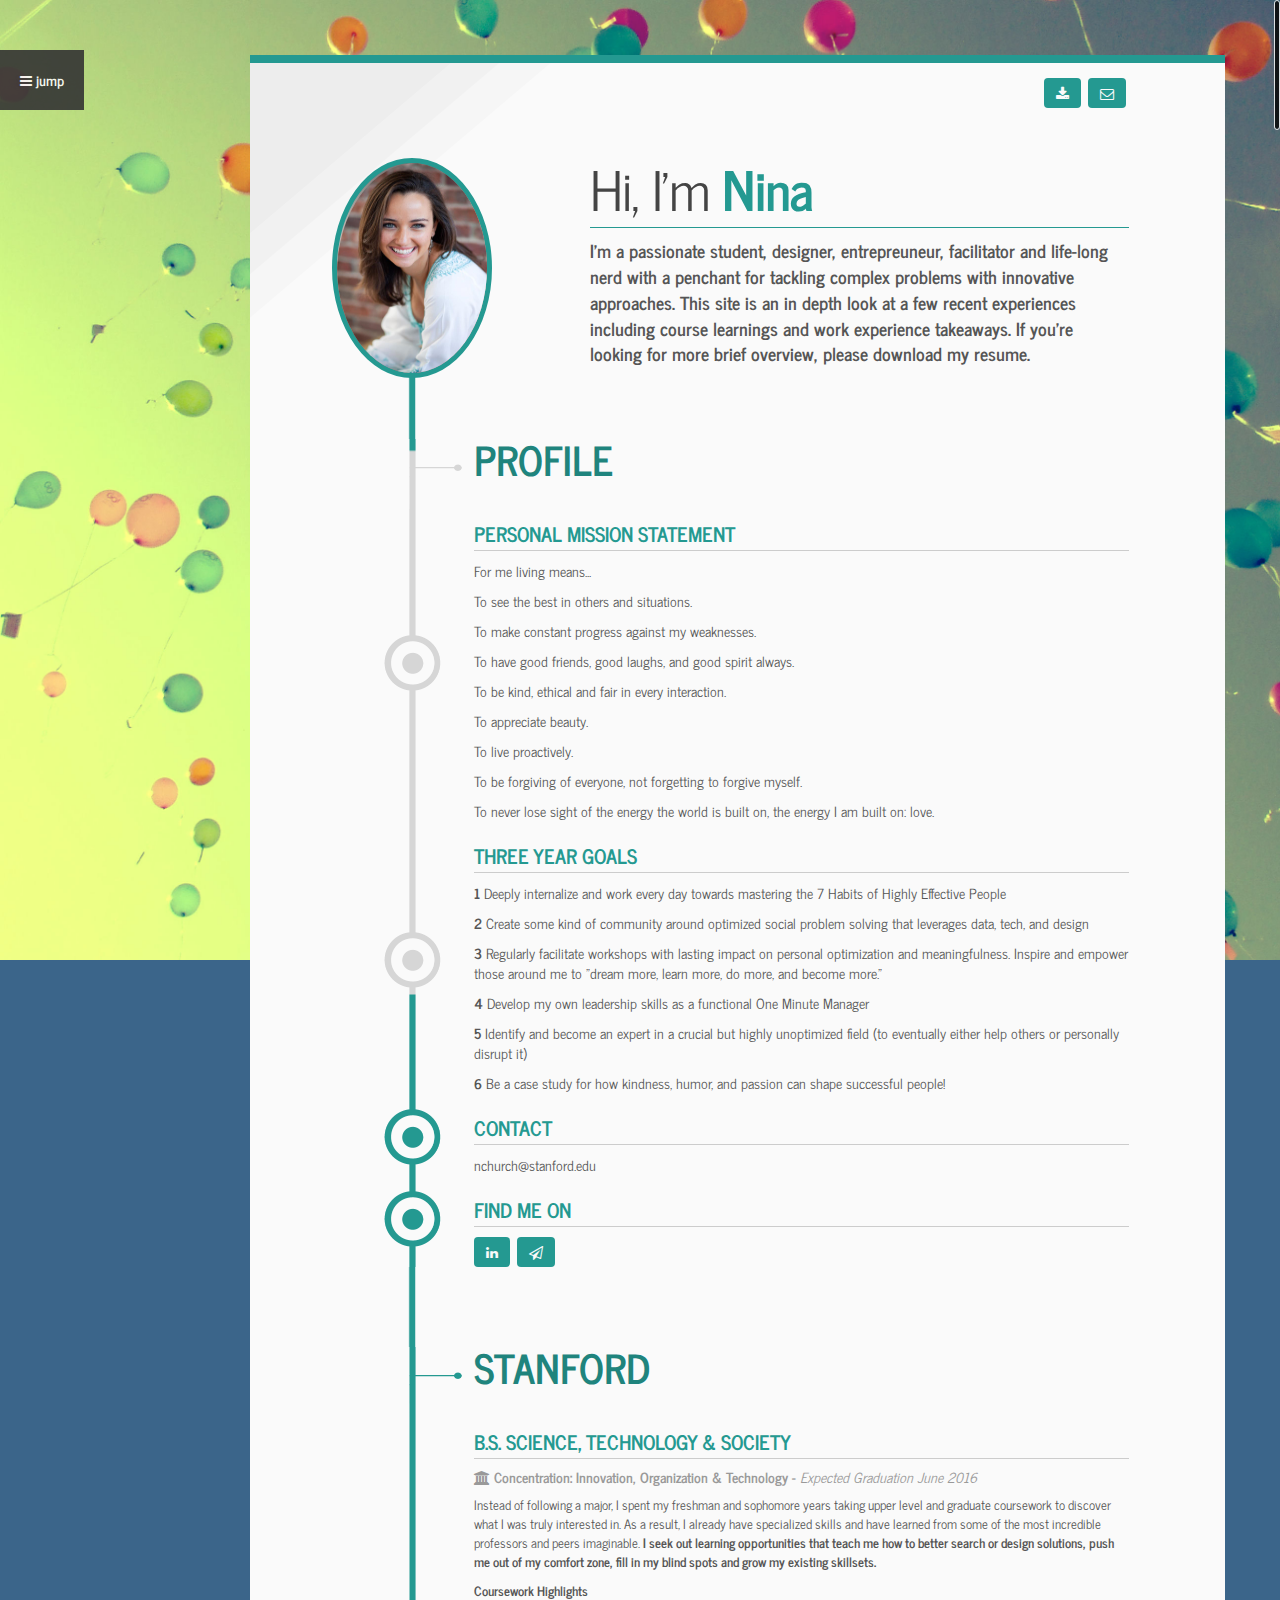
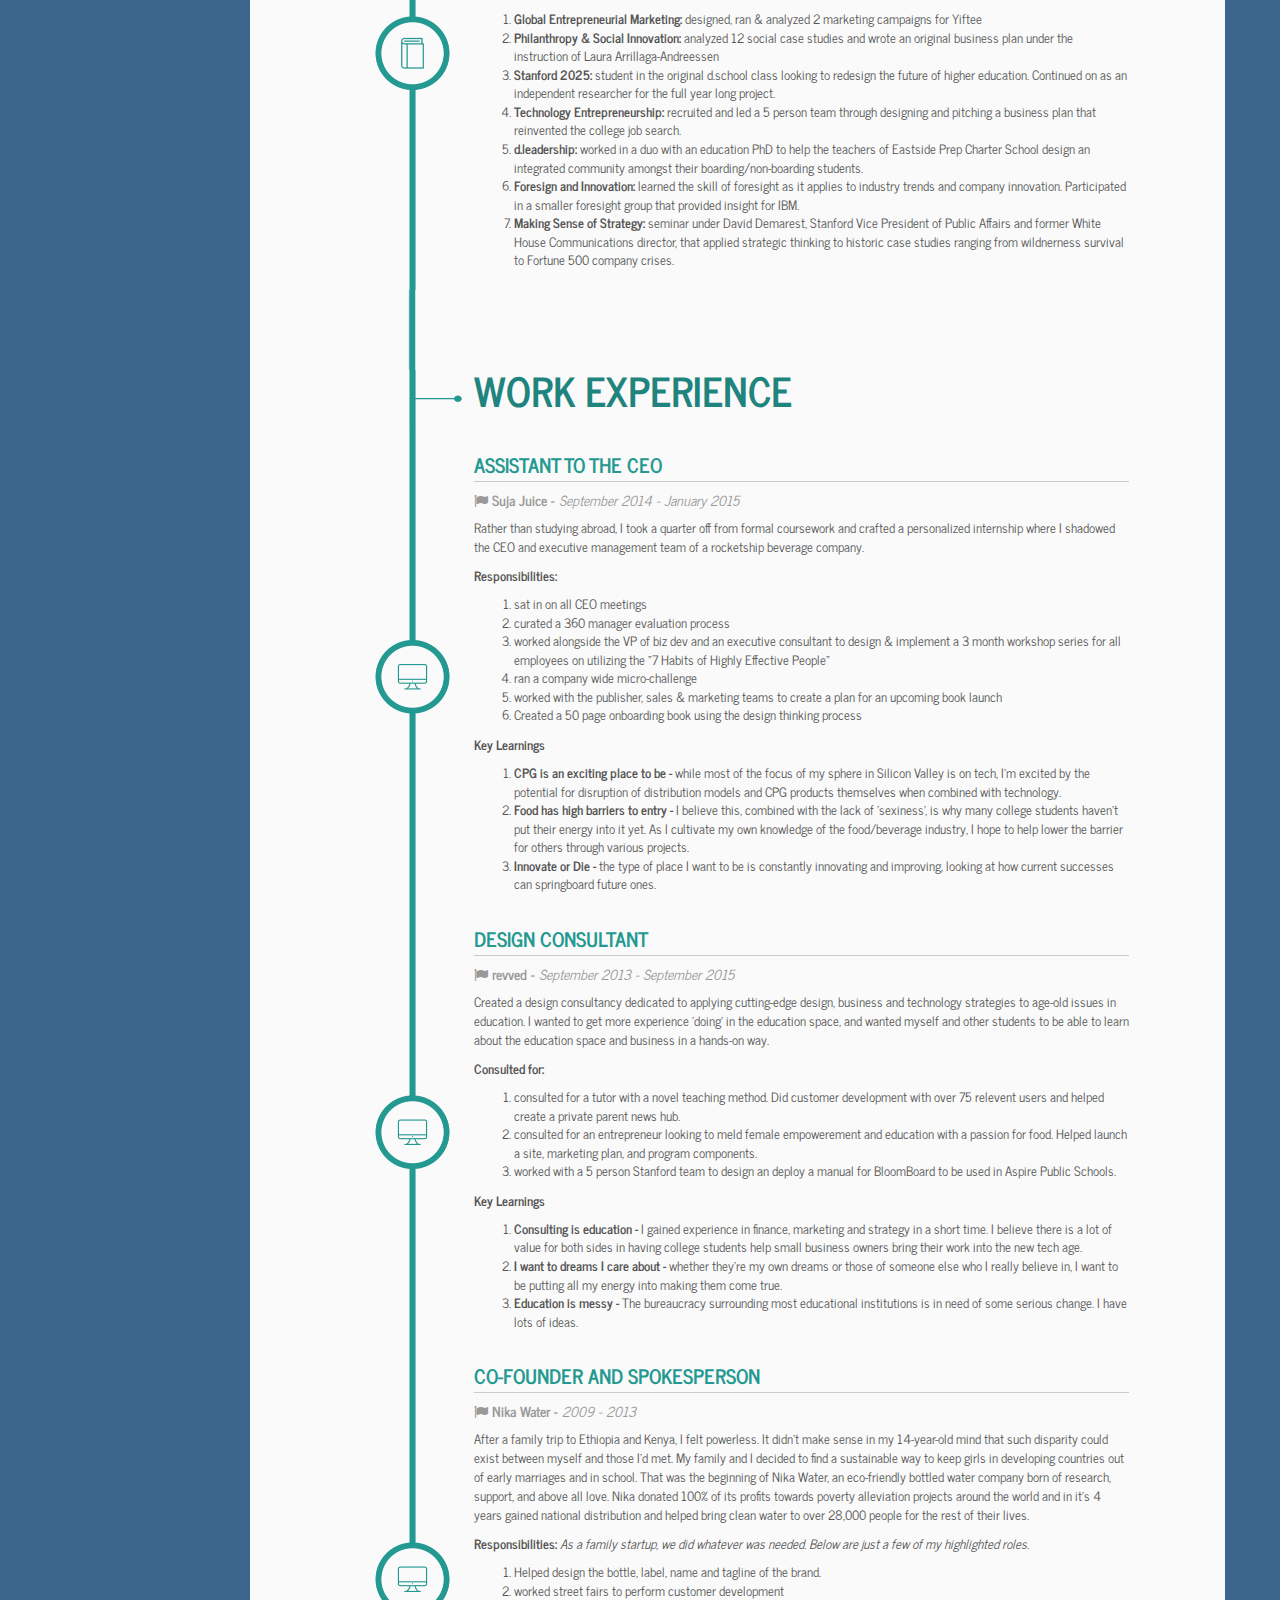
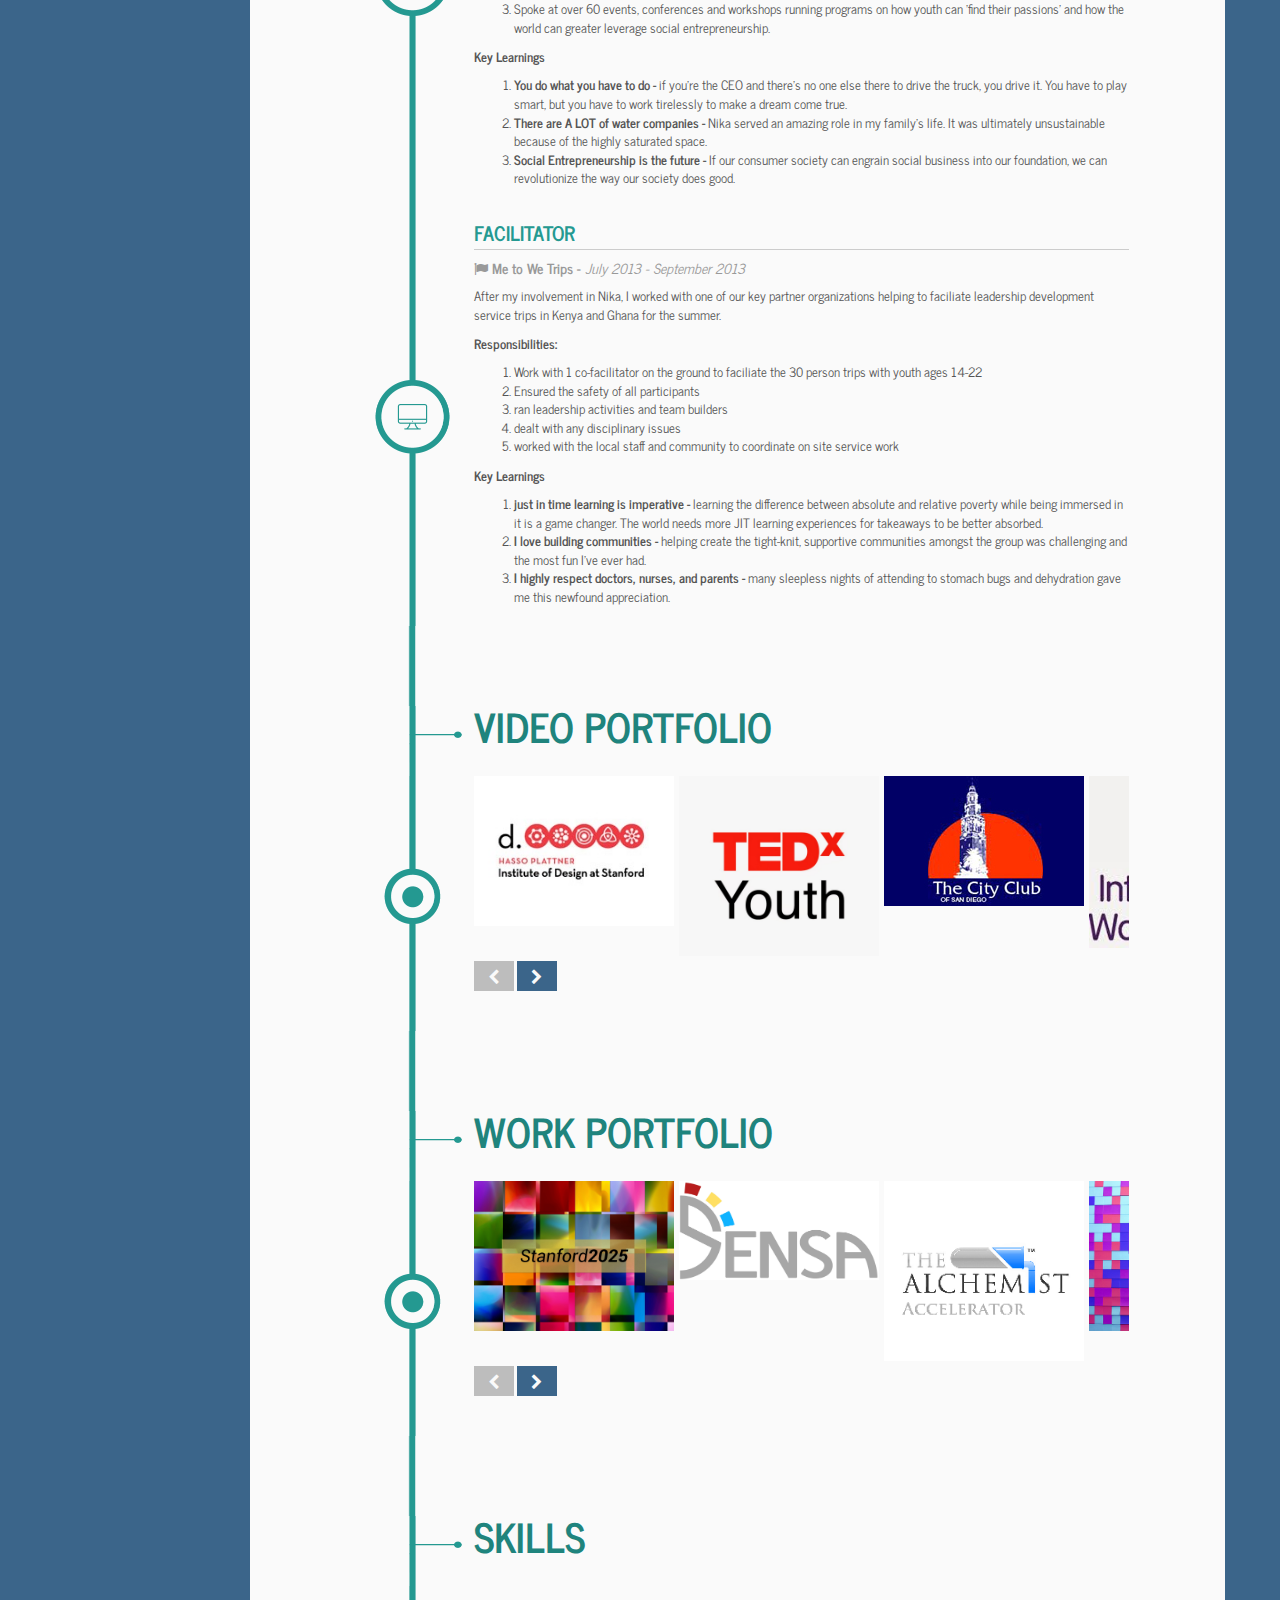
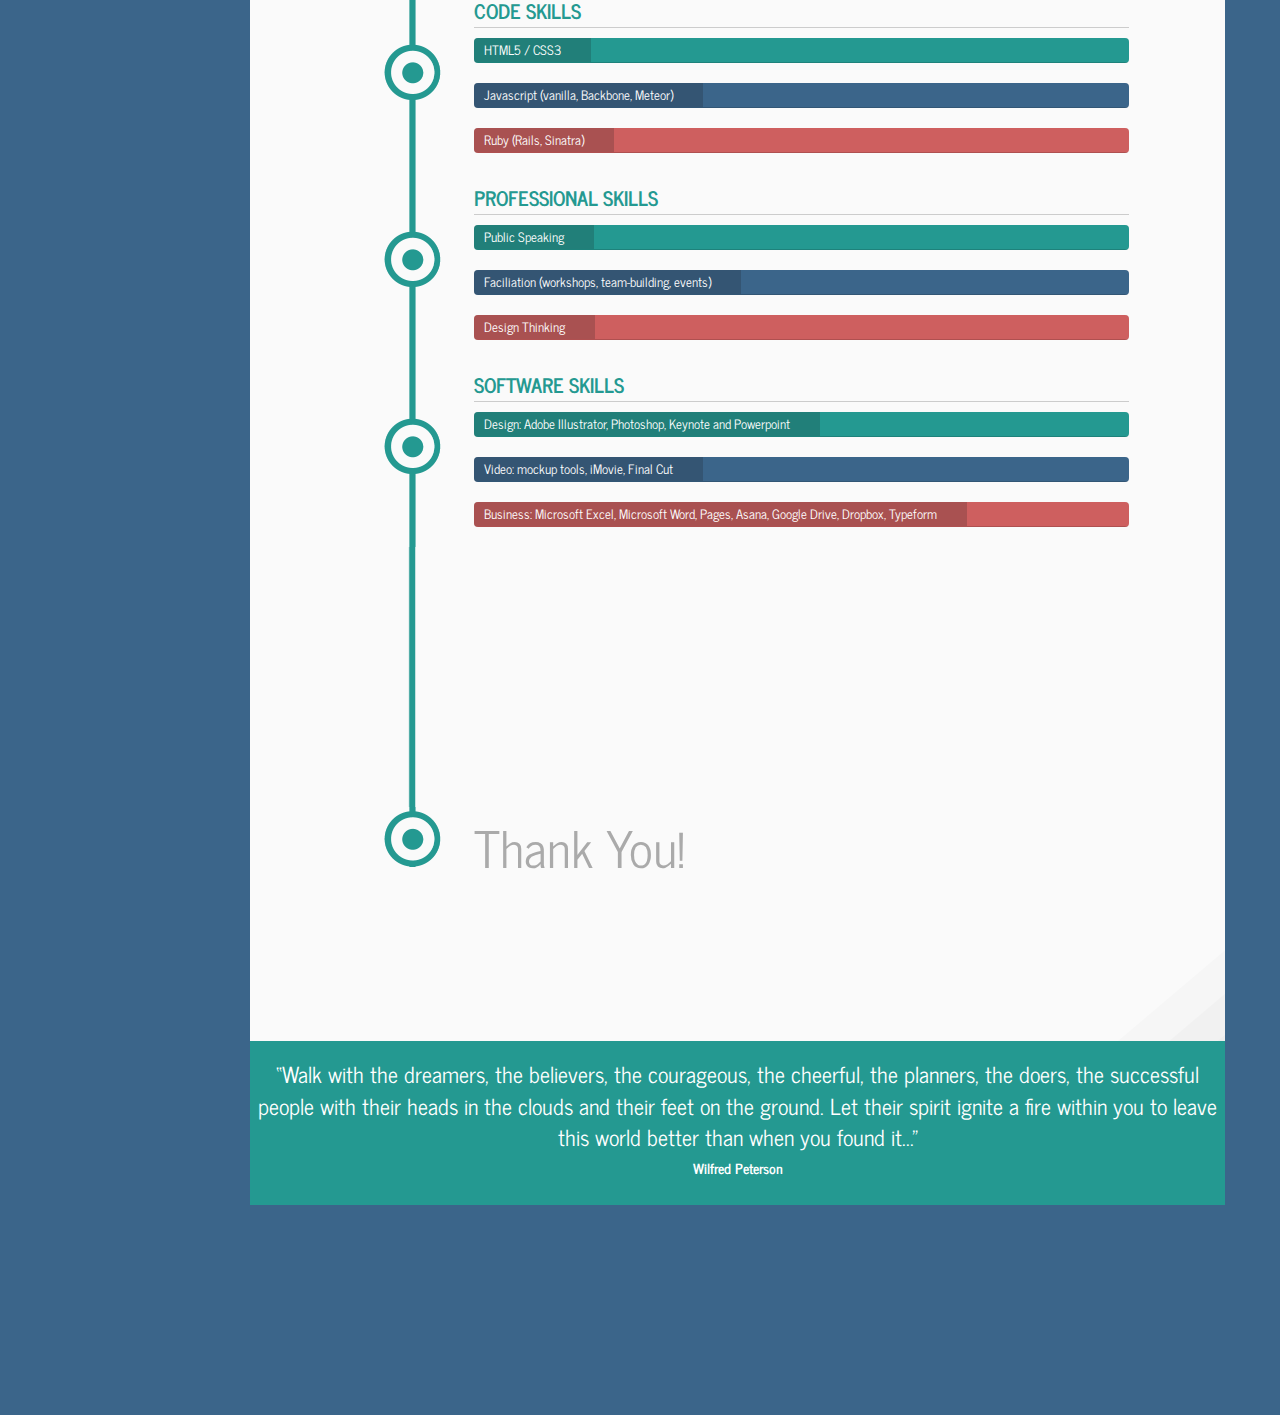
==== commit 5da49755: "changed headshot" ====
--- a/index.html
+++ b/index.html
@@ -161,7 +161,7 @@
           <div class="profile-pic">
             <div class="profile-border">
               <!-- Put your picture here ( 308px by 308px for retina display)-->
-              <img src="img/headshot.jpg" alt="">
+              <img src="img/h6.jpg" alt="">
               <!-- /Put your picture here -->
             </div>
           </div>
--- a/css/styles.css
+++ b/css/styles.css
@@ -495,17 +495,17 @@
   border-radius: 100%;
   -moz-border-radius: 100%;
   -webkit-border-radius: 100%;
-  width: 210px;
-  height: 210px;
+  width: 160px;
+  height: 220px;
   border: 5px solid #249991;
   overflow: hidden;
   margin: 0 auto;
   background: url('../img/portfolio-item-thumb.jpg');
 }
 .profile-pic img {
-  width: 180px;
-  height: 188px;
-  margin-top: 6px;
+  width: 160px;
+  height: 220px;
+  margin-top: 0px;
   border-radius: 100%;
   -moz-border-radius: 100%;
   -webkit-border-radius: 100%;
